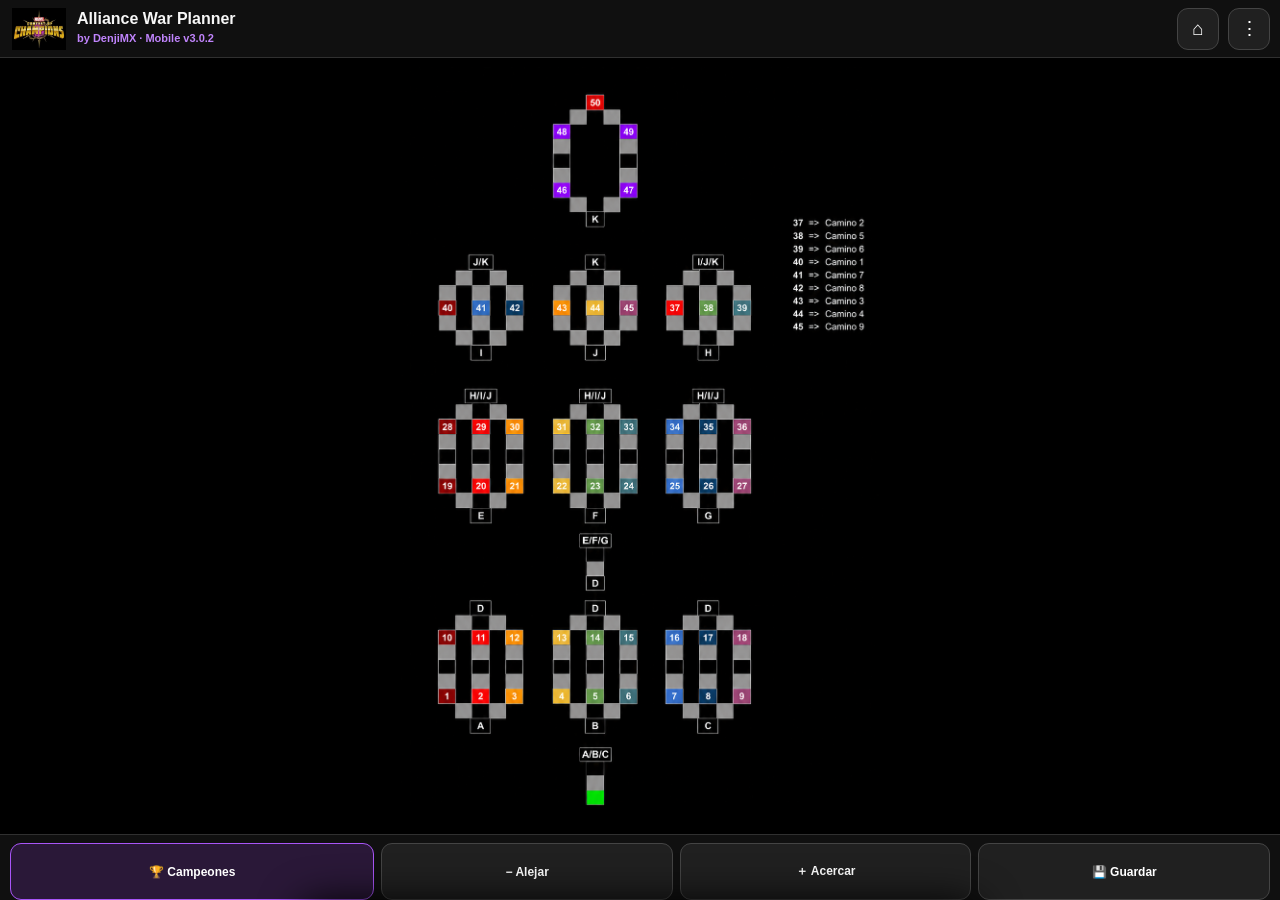
==== mobile.html @ 7d0de2c6 "Add mobile version" ====
<!doctype html>
<html lang="es">
<head>
<meta charset="utf-8">
<meta name="viewport" content="width=device-width,initial-scale=1,maximum-scale=1,user-scalable=no,viewport-fit=cover">
<title>Alliance War Planner Mobile v3.0.2 by DenjiMX</title>
<style>
:root{--bg:#090909;--panel:#111;--card:#181818;--line:#303030;--text:#f7f7f7;--muted:#aaa;--purple:#a855f7;--purple2:#c084fc;--gold:#e8b64c;--safe-top:env(safe-area-inset-top,0px);--safe-bottom:env(safe-area-inset-bottom,0px)}
*{box-sizing:border-box;-webkit-tap-highlight-color:transparent}html,body{margin:0;width:100%;height:100%;overflow:hidden;background:#000;color:var(--text);font-family:Inter,Segoe UI,Arial,sans-serif;touch-action:none}
button,input,label{font:inherit}button{color:#fff}
.mobile-header{position:fixed;z-index:30;top:0;left:0;right:0;height:calc(58px + var(--safe-top));padding:var(--safe-top) 10px 0;display:flex;align-items:center;gap:9px;background:#101010;border-bottom:1px solid var(--line);box-shadow:0 4px 18px #000a}
.logo{width:58px;height:42px;object-fit:contain}.brand{min-width:0;flex:1}.brand h1{font-size:16px;line-height:1.05;margin:0;white-space:nowrap;overflow:hidden;text-overflow:ellipsis}.brand small{color:var(--purple2);font-weight:800;font-size:11px}
.icon-btn{width:42px;height:42px;border-radius:11px;border:1px solid #444;background:#202020;display:grid;place-items:center;font-size:19px;cursor:pointer}.icon-btn:active{background:#321d45;border-color:var(--purple)}
.viewport{position:fixed;top:calc(58px + var(--safe-top));bottom:calc(66px + var(--safe-bottom));left:0;right:0;overflow:hidden;background:#000;touch-action:none}.stage{position:absolute;width:997px;height:1577px;background:#000;transform-origin:0 0}.stage>img{display:block;width:100%;height:100%;object-fit:contain;pointer-events:none;user-select:none}
.placed-item{position:absolute;width:112px;height:78px;user-select:none;touch-action:none;z-index:2}.placed-item img{display:block;width:100%;height:100%;object-fit:cover;border:3px solid var(--purple);border-radius:10px;box-shadow:0 5px 15px #000;pointer-events:none}.placed-item.selected img{outline:2px solid #fff;box-shadow:0 0 0 4px #a855f755,0 8px 18px #000}
.resize-handle,.delete-handle{position:absolute;width:38px;height:38px;border-radius:50%;display:none;align-items:center;justify-content:center;z-index:6;box-shadow:0 3px 10px #000b;font-weight:900}.resize-handle{right:-18px;bottom:-18px;background:#fff;border:5px solid var(--purple);cursor:nwse-resize}.delete-handle{right:-18px;top:-18px;background:#ef4444;border:4px solid #fff;font-size:23px;line-height:1;cursor:pointer}.placed-item.selected .resize-handle,.placed-item.selected .delete-handle{display:flex}
.name-tag{position:absolute;left:50%;bottom:-31px;transform:translateX(-50%);max-width:180px;overflow:hidden;text-overflow:ellipsis;background:#111e;color:#fff;border:1px solid #555;border-radius:7px;padding:5px 8px;font-size:11px;font-weight:800;white-space:nowrap;display:none;pointer-events:none}.placed-item.selected .name-tag{display:block}
.bottom-bar{position:fixed;z-index:30;left:0;right:0;bottom:0;height:calc(66px + var(--safe-bottom));padding:8px 10px var(--safe-bottom);display:grid;grid-template-columns:1.25fr repeat(3,1fr);gap:7px;background:#101010;border-top:1px solid var(--line);box-shadow:0 -4px 18px #000a}.bar-btn{border:1px solid #444;background:#202020;border-radius:11px;font-weight:800;font-size:12px;display:flex;gap:5px;align-items:center;justify-content:center}.bar-btn.primary{background:#2a1838;border-color:var(--purple)}
.sheet-backdrop{position:fixed;z-index:38;inset:0;background:#0009;opacity:0;pointer-events:none;transition:.2s}.sheet-backdrop.open{opacity:1;pointer-events:auto}.sheet{position:fixed;z-index:40;left:0;right:0;bottom:0;height:min(78dvh,720px);background:#111;border-top:1px solid #444;border-radius:20px 20px 0 0;transform:translateY(102%);transition:.25s ease;display:flex;flex-direction:column;padding:9px 12px calc(12px + var(--safe-bottom));box-shadow:0 -12px 40px #000}.sheet.open{transform:translateY(0)}.grab{width:52px;height:5px;background:#555;border-radius:9px;margin:0 auto 8px}.sheet-head{display:flex;align-items:center;gap:8px;margin-bottom:8px}.sheet-head h2{font-size:18px;margin:0;flex:1}.close-sheet{border:0;background:#242424;width:38px;height:38px;border-radius:50%;font-size:20px}.search{width:100%;background:#1b1b1b;color:#fff;border:1px solid #444;border-radius:12px;padding:12px;outline:none;margin-bottom:8px}.search:focus{border-color:var(--purple)}.filters{display:flex;gap:6px;overflow-x:auto;padding-bottom:8px;scrollbar-width:none}.filters::-webkit-scrollbar{display:none}.filter{flex:0 0 auto;background:#202020;color:#eee;border:1px solid #414141;border-radius:999px;padding:8px 11px;font-size:12px;font-weight:800}.filter.active{background:var(--purple);border-color:var(--purple)}#status{color:var(--gold);font-size:12px;font-weight:800;margin:0 0 7px}#gallery{flex:1;min-height:0;overflow-y:auto;display:grid;grid-template-columns:repeat(2,minmax(0,1fr));align-content:start;gap:10px;padding:2px 2px 20px}.card{background:var(--card);border:1px solid #3b3b3b;border-radius:12px;overflow:hidden;position:relative}.card.selected-choice{border-color:var(--gold);box-shadow:0 0 0 3px #e8b64c44}.card img{display:block;width:100%;aspect-ratio:1/1;object-fit:cover;background:#080808}.card span{display:block;padding:9px 7px;font-size:12px;font-weight:800;white-space:nowrap;overflow:hidden;text-overflow:ellipsis}.choice-banner{position:fixed;z-index:28;top:calc(68px + var(--safe-top));left:50%;transform:translateX(-50%);max-width:calc(100vw - 24px);background:#241432;border:1px solid var(--purple);border-radius:12px;padding:9px 12px;font-size:12px;font-weight:800;box-shadow:0 6px 20px #000c;display:none}.choice-banner.show{display:block}
.menu{position:fixed;z-index:45;top:calc(54px + var(--safe-top));right:8px;width:210px;background:#151515;border:1px solid #444;border-radius:13px;padding:7px;box-shadow:0 10px 30px #000c;display:none}.menu.open{display:block}.menu button,.menu label{width:100%;height:43px;border:0;background:transparent;color:#fff;display:flex;align-items:center;gap:9px;padding:0 10px;border-radius:9px;font-weight:700;text-align:left}.menu button:active,.menu label:active{background:#2a1838}.menu .danger{color:#ff8989}
.toast{position:fixed;z-index:60;left:50%;top:calc(68px + var(--safe-top));transform:translate(-50%,-15px);opacity:0;pointer-events:none;background:#171717;border:1px solid var(--purple);border-radius:10px;padding:10px 14px;font-weight:800;font-size:12px;transition:.2s;box-shadow:0 8px 26px #000}.toast.show{opacity:1;transform:translate(-50%,0)}.confirm{position:fixed;z-index:70;inset:0;background:#000b;display:none;align-items:center;justify-content:center;padding:24px}.confirm.open{display:flex}.confirm-box{width:min(340px,100%);background:#171717;border:1px solid #555;border-radius:16px;padding:18px;box-shadow:0 15px 50px #000}.confirm-box h3{margin:0 0 8px}.confirm-box p{color:#ccc;margin:0 0 16px}.confirm-actions{display:flex;gap:9px}.confirm-actions button{flex:1;height:44px;border-radius:10px;border:1px solid #555;background:#252525;font-weight:800}.confirm-actions .yes{background:#7f1d1d;border-color:#ef4444}
@media(min-width:700px){#gallery{grid-template-columns:repeat(4,minmax(0,1fr))}.sheet{left:50%;right:auto;width:680px;transform:translate(-50%,102%)}.sheet.open{transform:translate(-50%,0)}}
</style>
</head>
<body>
<header class="mobile-header"><img class="logo" src="assets/logo.png" alt="MCOC"><div class="brand"><h1>Alliance War Planner</h1><small>by DenjiMX · Mobile v3.0.2</small></div><button id="fit" class="icon-btn" aria-label="Ajustar mapa">⌂</button><button id="menuBtn" class="icon-btn" aria-label="Menú">⋮</button></header>
<div id="viewport" class="viewport"><div id="stage" class="stage"><img id="map" src="assets/map.png" alt="Mapa de Alliance War"></div></div>
<div id="choiceBanner" class="choice-banner"></div>
<nav class="bottom-bar"><button id="openChampions" class="bar-btn primary">🏆 Campeones</button><button id="zoomOut" class="bar-btn">− Alejar</button><button id="zoomIn" class="bar-btn">＋ Acercar</button><button id="saveLocal" class="bar-btn">💾 Guardar</button></nav>
<div id="backdrop" class="sheet-backdrop"></div><section id="sheet" class="sheet" aria-label="Biblioteca de campeones"><div class="grab"></div><div class="sheet-head"><h2>Campeones</h2><button id="closeSheet" class="close-sheet">×</button></div><input id="search" class="search" placeholder="Buscar campeón..."><div id="filters" class="filters"></div><div id="status"></div><div id="gallery"></div></section>
<div id="menu" class="menu"><button id="recoverLocal">📂 Recuperar</button><button id="downloadProject">📁 Descargar proyecto</button><label>⬆️ Importar proyecto<input id="importProject" type="file" accept="application/json" hidden></label><button id="export">🖼️ Exportar PNG</button><button id="clear" class="danger">🗑️ Limpiar mapa</button></div>
<div id="toast" class="toast"></div><div id="confirm" class="confirm"><div class="confirm-box"><h3 id="confirmTitle">Eliminar campeón</h3><p id="confirmText"></p><div class="confirm-actions"><button id="confirmNo">Cancelar</button><button id="confirmYes" class="yes">Eliminar</button></div></div></div>
<script>
const champions=[{"name":"Black Tarantula","class":"skill","classLabel":"Hábil","image":"assets/champions/skill/blacktarantula.png"},{"name":"Hobgoblin (Phil Urich)","class":"tech","classLabel":"Tecnológico","image":"assets/champions/tech/hobgoblin-philurich.png"},{"name":"Shatterstar","class":"mutant","classLabel":"Mutante","image":"assets/champions/mutant/shatterstar.png"},{"name":"Phyla-Vell","class":"cosmic","classLabel":"Cósmico","image":"assets/champions/cosmic/phylavell.png"},{"name":"Wave","class":"science","classLabel":"Científico","image":"assets/champions/science/wave.png"},{"name":"Blade (Stellar Forged)","class":"mystic","classLabel":"Místico","image":"assets/champions/mystic/blade-stellar.png"},{"name":"Ruby Thursday","class":"tech","classLabel":"Tecnológico","image":"assets/champions/tech/rubythursday.png"},{"name":"Doctor Bong","class":"skill","classLabel":"Hábil","image":"assets/champions/skill/doctorbong.png"},{"name":"Pixie","class":"mutant","classLabel":"Mutante","image":"assets/champions/mutant/pixie.png"},{"name":"Madelyne Pryor","class":"mystic","classLabel":"Místico","image":"assets/champions/mystic/madelynepryor.png"},{"name":"Blue Marvel","class":"science","classLabel":"Científico","image":"assets/champions/science/bluemarvel.png"},{"name":"M’Baku","class":"skill","classLabel":"Hábil","image":"assets/champions/skill/mbaku.png"},{"name":"Star-Lord (Stellar Forged)","class":"skill","classLabel":"Hábil","image":"assets/champions/skill/starlord-stellar.png"},{"name":"Spider-Slayer (J. Jonah Jameson)","class":"tech","classLabel":"Tecnológico","image":"assets/champions/tech/jjj-spiderslayer.png"},{"name":"Imperiosa","class":"cosmic","classLabel":"Cósmico","image":"assets/champions/cosmic/imperiosa.png"},{"name":"Spider-Man (Pavitr Prabhakar)","class":"mystic","classLabel":"Místico","image":"assets/champions/mystic/spiderman-pavitr.png"},{"name":"Lizard","class":"science","classLabel":"Científico","image":"assets/champions/science/lizard.png"},{"name":"Franken-Castle","class":"skill","classLabel":"Hábil","image":"assets/champions/skill/frankencastle.png"},{"name":"Dracula","class":"mystic","classLabel":"Místico","image":"assets/champions/mystic/dracula.png"},{"name":"Mr. Knight","class":"skill","classLabel":"Hábil","image":"assets/champions/skill/misterknight.png"},{"name":"Silver Samurai","class":"mutant","classLabel":"Mutante","image":"assets/champions/mutant/silversamurai.png"},{"name":"Cassandra Nova","class":"mutant","classLabel":"Mutante","image":"assets/champions/mutant/cassandranova.png"},{"name":"Solvarch","class":"tech","classLabel":"Tecnológico","image":"assets/champions/tech/solvarch.png"},{"name":"High Evolutionary","class":"science","classLabel":"Científico","image":"assets/champions/science/highevolutionary.png"},{"name":"The Maker","class":"tech","classLabel":"Tecnológico","image":"assets/champions/tech/maker.png"},{"name":"Nico Minoru","class":"mystic","classLabel":"Místico","image":"assets/champions/mystic/nicominoru.png"},{"name":"Karolina Dean","class":"cosmic","classLabel":"Cósmico","image":"assets/champions/cosmic/karolinadean.png"},{"name":"Yelena Belova","class":"skill","classLabel":"Hábil","image":"assets/champions/skill/yelenabelova.png"},{"name":"Dark Phoenix","class":"cosmic","classLabel":"Cósmico","image":"assets/champions/cosmic/dark-phoenix.png"},{"name":"Lumatrix","class":"skill","classLabel":"Hábil","image":"assets/champions/skill/lumatrix.png"},{"name":"Spider-Woman","class":"science","classLabel":"Científico","image":"assets/champions/science/spiderwoman.png"},{"name":"Jean Grey","class":"mutant","classLabel":"Mutante","image":"assets/champions/mutant/jeangrey-current.png"},{"name":"Bastion","class":"tech","classLabel":"Tecnológico","image":"assets/champions/tech/bastion.png"},{"name":"Falcon (Joaquin Torres)","class":"science","classLabel":"Científico","image":"assets/champions/science/falcon-joaquintorres.png"},{"name":"Arnim Zola","class":"tech","classLabel":"Tecnológico","image":"assets/champions/tech/arnimzola.png"},{"name":"Gentle","class":"mutant","classLabel":"Mutante","image":"assets/champions/mutant/gentle.png"},{"name":"Okoye","class":"skill","classLabel":"Hábil","image":"assets/champions/skill/okoye.png"},{"name":"Thanos (Deathless)","class":"cosmic","classLabel":"Cósmico","image":"assets/champions/cosmic/thanos-deathless-trophy.png"},{"name":"Isophyne","class":"mystic","classLabel":"Místico","image":"assets/champions/mystic/isophyne.png"},{"name":"Dazzler","class":"mutant","classLabel":"Mutante","image":"assets/champions/mutant/dazzler.png"},{"name":"Spiral","class":"mystic","classLabel":"Místico","image":"assets/champions/mystic/spiral.png"},{"name":"Jack O’Lantern","class":"tech","classLabel":"Tecnológico","image":"assets/champions/tech/jackolantern.png"},{"name":"Scream","class":"cosmic","classLabel":"Cósmico","image":"assets/champions/cosmic/scream.png"},{"name":"She-Hulk (Deathless)","class":"science","classLabel":"Científico","image":"assets/champions/science/shehulk-1.png"},{"name":"Shathra","class":"mystic","classLabel":"Místico","image":"assets/champions/mystic/shathra.png"},{"name":"Count Nefaria","class":"science","classLabel":"Científico","image":"assets/champions/science/countnefaria.png"},{"name":"Enchantress","class":"mystic","classLabel":"Místico","image":"assets/champions/mystic/enchantress.png"},{"name":"Beta Ray Bill","class":"cosmic","classLabel":"Cósmico","image":"assets/champions/cosmic/betaraybill.png"},{"name":"Vision (Deathless)","class":"tech","classLabel":"Tecnológico","image":"assets/champions/tech/vision-deathless.png"},{"name":"The Leader","class":"science","classLabel":"Científico","image":"assets/champions/science/leader.png"},{"name":"Patriot","class":"skill","classLabel":"Hábil","image":"assets/champions/skill/patriot.png"},{"name":"Northstar","class":"mutant","classLabel":"Mutante","image":"assets/champions/mutant/northstar.png"},{"name":"Arcade","class":"tech","classLabel":"Tecnológico","image":"assets/champions/tech/arcade.png"},{"name":"Silver Sable","class":"skill","classLabel":"Hábil","image":"assets/champions/skill/silversable.png"},{"name":"Negasonic Teenage Warhead","class":"mutant","classLabel":"Mutante","image":"assets/champions/mutant/negasonicteenagewarhead.png"},{"name":"King Groot (Deathless)","class":"cosmic","classLabel":"Cósmico","image":"assets/champions/cosmic/groot-king-deathless.png"},{"name":"Prowler","class":"tech","classLabel":"Tecnológico","image":"assets/champions/tech/prowler.png"},{"name":"Spider-Punk","class":"science","classLabel":"Científico","image":"assets/champions/science/spiderpunk.png"},{"name":"The Destroyer","class":"mystic","classLabel":"Místico","image":"assets/champions/mystic/destroyer.png"},{"name":"The Serpent","class":"cosmic","classLabel":"Cósmico","image":"assets/champions/cosmic/serpent.png"},{"name":"Ironheart","class":"tech","classLabel":"Tecnológico","image":"assets/champions/tech/ironheart.png"},{"name":"Dust","class":"mutant","classLabel":"Mutante","image":"assets/champions/mutant/dust.png"},{"name":"White Tiger","class":"mystic","classLabel":"Místico","image":"assets/champions/mystic/whitetiger.png"},{"name":"Bullseye","class":"skill","classLabel":"Hábil","image":"assets/champions/skill/bullseye.png"},{"name":"Onslaught","class":"mutant","classLabel":"Mutante","image":"assets/champions/mutant/onslaught.png"},{"name":"Guillotine (Deathless)","class":"mystic","classLabel":"Místico","image":"assets/champions/mystic/guillotine-nameless.png"},{"name":"Maestro","class":"cosmic","classLabel":"Cósmico","image":"assets/champions/cosmic/maestro-trophy.png"},{"name":"Chee'ilth","class":"skill","classLabel":"Hábil","image":"assets/champions/skill/cheeilth.png"},{"name":"Kushala","class":"mystic","classLabel":"Místico","image":"assets/champions/mystic/kushala.png"},{"name":"Morbius","class":"science","classLabel":"Científico","image":"assets/champions/science/morbius.png"},{"name":"Werewolf By Night","class":"mystic","classLabel":"Místico","image":"assets/champions/mystic/werewolfbynight.png"},{"name":"Gladiator","class":"cosmic","classLabel":"Cósmico","image":"assets/champions/cosmic/gladiator.png"},{"name":"Photon","class":"science","classLabel":"Científico","image":"assets/champions/science/photon.png"},{"name":"Vox","class":"cosmic","classLabel":"Cósmico","image":"assets/champions/cosmic/vox.png"},{"name":"Kindred","class":"mystic","classLabel":"Místico","image":"assets/champions/mystic/kindred.png"},{"name":"Silk","class":"science","classLabel":"Científico","image":"assets/champions/science/silk.png"},{"name":"Lady Deathstrike","class":"tech","classLabel":"Tecnológico","image":"assets/champions/tech/ladydeathstrike.png"},{"name":"Dani Moonstar","class":"mutant","classLabel":"Mutante","image":"assets/champions/mutant/danimoonstar.png"},{"name":"Moondragon","class":"skill","classLabel":"Hábil","image":"assets/champions/skill/moondragon.png"},{"name":"Adam Warlock","class":"cosmic","classLabel":"Cósmico","image":"assets/champions/cosmic/adam.png"},{"name":"Shocker","class":"tech","classLabel":"Tecnológico","image":"assets/champions/tech/shocker.png"},{"name":"Sandman","class":"science","classLabel":"Científico","image":"assets/champions/science/sandman.png"},{"name":"Viv Vision","class":"tech","classLabel":"Tecnológico","image":"assets/champions/tech/vivvision.png"},{"name":"Kate Bishop","class":"skill","classLabel":"Hábil","image":"assets/champions/skill/katebishop.png"},{"name":"Cassie Lang","class":"science","classLabel":"Científico","image":"assets/champions/science/cassielang.png"},{"name":"Ant-Man (Future)","class":"tech","classLabel":"Tecnológico","image":"assets/champions/tech/antman-future.png"},{"name":"Baron Zemo","class":"skill","classLabel":"Hábil","image":"assets/champions/skill/baronzemo.png"},{"name":"Absorbing Man","class":"mystic","classLabel":"Místico","image":"assets/champions/mystic/absorbingman.png"},{"name":"Wong","class":"mystic","classLabel":"Místico","image":"assets/champions/mystic/wong.png"},{"name":"Wiccan","class":"mystic","classLabel":"Místico","image":"assets/champions/mystic/wiccan.png"},{"name":"Valkyrie","class":"skill","classLabel":"Hábil","image":"assets/champions/skill/valkyrie.png"},{"name":"Titania","class":"science","classLabel":"Científico","image":"assets/champions/science/titania.png"},{"name":"Spot","class":"science","classLabel":"Científico","image":"assets/champions/science/spot.png"},{"name":"Spider-Man (Supreme)","class":"mystic","classLabel":"Místico","image":"assets/champions/mystic/spiderman-supreme.png"},{"name":"Shuri","class":"tech","classLabel":"Tecnológico","image":"assets/champions/tech/shuri.png"},{"name":"Rintrah","class":"mystic","classLabel":"Místico","image":"assets/champions/mystic/rintrah.png"},{"name":"QuickSilver","class":"science","classLabel":"Científico","image":"assets/champions/science/quicksilver.png"},{"name":"Mantis","class":"skill","classLabel":"Hábil","image":"assets/champions/skill/mantis.png"},{"name":"Jessica Jones","class":"science","classLabel":"Científico","image":"assets/champions/science/jessica.png"},{"name":"Iron Man (Infamous)","class":"tech","classLabel":"Tecnológico","image":"assets/champions/tech/ironman-infamous.png"},{"name":"Hulkling","class":"cosmic","classLabel":"Cósmico","image":"assets/champions/cosmic/hulkling.png"},{"name":"Gorr","class":"cosmic","classLabel":"Cósmico","image":"assets/champions/cosmic/gorr.png"},{"name":"Galan","class":"cosmic","classLabel":"Cósmico","image":"assets/champions/cosmic/galan.png"},{"name":"Attuma","class":"skill","classLabel":"Hábil","image":"assets/champions/skill/attuma.png"},{"name":"Black Cat","class":"skill","classLabel":"Hábil","image":"assets/champions/skill/black-cat.png"},{"name":"Misty Knight","class":"skill","classLabel":"Hábil","image":"assets/champions/skill/misty-knight.png"},{"name":"Captain Britain","class":"mutant","classLabel":"Mutante","image":"assets/champions/mutant/captainbritain.png"},{"name":"Sauron","class":"mutant","classLabel":"Mutante","image":"assets/champions/mutant/sauron.png"},{"name":"Captain America (Sam Wilson)","class":"tech","classLabel":"Tecnológico","image":"assets/champions/tech/captainamerica-samwilson.png"},{"name":"Scorpion","class":"science","classLabel":"Científico","image":"assets/champions/science/scorpion.png"},{"name":"Toad","class":"mutant","classLabel":"Mutante","image":"assets/champions/mutant/toad.png"},{"name":"Omega Sentinel","class":"tech","classLabel":"Tecnológico","image":"assets/champions/tech/omegasentinel.png"},{"name":"Odin","class":"cosmic","classLabel":"Cósmico","image":"assets/champions/cosmic/odin.png"},{"name":"Psycho-Man","class":"tech","classLabel":"Tecnológico","image":"assets/champions/tech/psycho-man.png"},{"name":"Purgatory","class":"mystic","classLabel":"Místico","image":"assets/champions/mystic/purgatory.png"},{"name":"Super-Skrull","class":"cosmic","classLabel":"Cósmico","image":"assets/champions/cosmic/super-skrull.png"},{"name":"Kraven","class":"skill","classLabel":"Hábil","image":"assets/champions/skill/kraven.png"},{"name":"America Chavez","class":"mystic","classLabel":"Místico","image":"assets/champions/mystic/americachavez.png"},{"name":"Mangog","class":"mystic","classLabel":"Místico","image":"assets/champions/mystic/mangog.png"},{"name":"Jubilee","class":"mutant","classLabel":"Mutante","image":"assets/champions/mutant/jubilee.png"},{"name":"Jabari Panther","class":"skill","classLabel":"Hábil","image":"assets/champions/skill/jabari-panther.png"},{"name":"Ikaris","class":"cosmic","classLabel":"Cósmico","image":"assets/champions/cosmic/ikaris.png"},{"name":"Peni Parker","class":"tech","classLabel":"Tecnológico","image":"assets/champions/tech/peniparker.png"},{"name":"Silver Centurion","class":"tech","classLabel":"Tecnológico","image":"assets/champions/tech/ironman-silvercenturion.png"},{"name":"Anti-Venom","class":"science","classLabel":"Científico","image":"assets/champions/science/antivenom.png"},{"name":"The Overseer","class":"science","classLabel":"Científico","image":"assets/champions/science/maestro-overseer.png"},{"name":"Sersi","class":"cosmic","classLabel":"Cósmico","image":"assets/champions/cosmic/sersi.png"},{"name":"Stryfe","class":"mutant","classLabel":"Mutante","image":"assets/champions/mutant/stryfe.png"},{"name":"Shang Chi","class":"skill","classLabel":"Hábil","image":"assets/champions/skill/shangchi.png"},{"name":"Spider Man 2099","class":"science","classLabel":"Científico","image":"assets/champions/science/spiderman-2099.png"},{"name":"Mister Negative","class":"science","classLabel":"Científico","image":"assets/champions/science/misternegative.png"},{"name":"Scarlet Witch (Sigil)","class":"mystic","classLabel":"Místico","image":"assets/champions/mystic/scarletwitch-current.png"},{"name":"Knull","class":"cosmic","classLabel":"Cósmico","image":"assets/champions/cosmic/knull.png"},{"name":"Nimrod","class":"tech","classLabel":"Tecnológico","image":"assets/champions/tech/nimrod.png"},{"name":"Hercules","class":"cosmic","classLabel":"Cósmico","image":"assets/champions/cosmic/hercules.png"},{"name":"Kitty Pryde","class":"mutant","classLabel":"Mutante","image":"assets/champions/mutant/kittypryde.png"},{"name":"Nova","class":"cosmic","classLabel":"Cósmico","image":"assets/champions/cosmic/nova.png"},{"name":"Air-Walker","class":"cosmic","classLabel":"Cósmico","image":"assets/champions/cosmic/air-walker.png"},{"name":"Squirrel Girl","class":"skill","classLabel":"Hábil","image":"assets/champions/skill/squirrelgirl.png"},{"name":"Platinum Pool","class":"mutant","classLabel":"Mutante","image":"assets/champions/mutant/platinum-pool.png"},{"name":"Terrax","class":"cosmic","classLabel":"Cósmico","image":"assets/champions/cosmic/terrax.png"},{"name":"Red Guardian","class":"science","classLabel":"Científico","image":"assets/champions/science/redguardian.png"},{"name":"Longshot","class":"mystic","classLabel":"Místico","image":"assets/champions/mystic/longshot.png"},{"name":"Sasquatch","class":"mystic","classLabel":"Místico","image":"assets/champions/mystic/sasquatch.png"},{"name":"Wolverine (Weapon X)","class":"mutant","classLabel":"Mutante","image":"assets/champions/mutant/wolverine-weaponx.png"},{"name":"Storm (Pyramid X)","class":"mutant","classLabel":"Mutante","image":"assets/champions/mutant/storm-pyramid-x.png"},{"name":"Red Goblin","class":"cosmic","classLabel":"Cósmico","image":"assets/champions/cosmic/red-goblin.png"},{"name":"Black Widow (Deadly Origin)","class":"skill","classLabel":"Hábil","image":"assets/champions/skill/black-widow-deadly-origin.png"},{"name":"Hit-Monkey","class":"skill","classLabel":"Hábil","image":"assets/champions/skill/hitmonkey.png"},{"name":"Spider-Ham","class":"science","classLabel":"Científico","image":"assets/champions/science/spiderham.png"},{"name":"Dragon Man","class":"mystic","classLabel":"Místico","image":"assets/champions/mystic/dragonman.png"},{"name":"Mojo","class":"mystic","classLabel":"Místico","image":"assets/champions/mystic/mojo.png"},{"name":"Guardian","class":"tech","classLabel":"Tecnológico","image":"assets/champions/tech/guardian.png"},{"name":"Hulk (Immortal)","class":"science","classLabel":"Científico","image":"assets/champions/science/hulk-immortal.png"},{"name":"Abomination (Immortal)","class":"science","classLabel":"Científico","image":"assets/champions/science/abomination-immortal.png"},{"name":"Sorcerer Supreme","class":"mystic","classLabel":"Místico","image":"assets/champions/mystic/drstrange-realm.png"},{"name":"Professor X","class":"mutant","classLabel":"Mutante","image":"assets/champions/mutant/professorx.png"},{"name":"Mole Man","class":"skill","classLabel":"Hábil","image":"assets/champions/skill/moleman.png"},{"name":"Tigra","class":"mystic","classLabel":"Místico","image":"assets/champions/mystic/tigra.png"},{"name":"Cosmic Ghost Rider","class":"cosmic","classLabel":"Cósmico","image":"assets/champions/cosmic/ghostrider-cosmic.png"},{"name":"Apocalypse","class":"mutant","classLabel":"Mutante","image":"assets/champions/mutant/apocalypse.png"},{"name":"Ronin","class":"skill","classLabel":"Hábil","image":"assets/champions/skill/ronin.png"},{"name":"Invisible Woman","class":"science","classLabel":"Científico","image":"assets/champions/science/invisible-woman.png"},{"name":"Man-Thing","class":"mystic","classLabel":"Místico","image":"assets/champions/mystic/manthing.png"},{"name":"Mister Sinister","class":"mutant","classLabel":"Mutante","image":"assets/champions/mutant/mistersinister.png"},{"name":"Cull Obsidian","class":"cosmic","classLabel":"Cósmico","image":"assets/champions/cosmic/cullobsidian.png"},{"name":"Annihilus","class":"cosmic","classLabel":"Cósmico","image":"assets/champions/cosmic/annihilus.png"},{"name":"Mysterio","class":"tech","classLabel":"Tecnológico","image":"assets/champions/tech/mysterio.png"},{"name":"Elsa Bloodstone","class":"skill","classLabel":"Hábil","image":"assets/champions/skill/elsabloodstone.png"},{"name":"Spider-Man (Stealth-Suit)","class":"skill","classLabel":"Hábil","image":"assets/champions/skill/spiderman-stealth.png"},{"name":"Ebony Maw","class":"mystic","classLabel":"Místico","image":"assets/champions/mystic/ebonymaw.png"},{"name":"Havok","class":"mutant","classLabel":"Mutante","image":"assets/champions/mutant/havok.png"},{"name":"Silver Surfer","class":"cosmic","classLabel":"Cósmico","image":"assets/champions/cosmic/silver-surfer.png"},{"name":"Vision (Aarkus)","class":"cosmic","classLabel":"Cósmico","image":"assets/champions/cosmic/vision-aarkus.png"},{"name":"Thing","class":"science","classLabel":"Científico","image":"assets/champions/science/thing.png"},{"name":"Captain Marvel","class":"cosmic","classLabel":"Cósmico","image":"assets/champions/cosmic/captainmarvel-movie.png"},{"name":"Namor","class":"mutant","classLabel":"Mutante","image":"assets/champions/mutant/namor.png"},{"name":"Sunspot","class":"mutant","classLabel":"Mutante","image":"assets/champions/mutant/sunspot.png"},{"name":"Guillotine 2099","class":"tech","classLabel":"Tecnológico","image":"assets/champions/tech/guillotine-2099.png"},{"name":"Mister Fantastic","class":"science","classLabel":"Científico","image":"assets/champions/science/mister-fantastic.png"},{"name":"Warlock","class":"tech","classLabel":"Tecnológico","image":"assets/champions/tech/warlock.png"},{"name":"Nick Fury","class":"skill","classLabel":"Hábil","image":"assets/champions/skill/nickfury.png"},{"name":"Human Torch","class":"science","classLabel":"Científico","image":"assets/champions/science/human-torch.png"},{"name":"Diablo","class":"mystic","classLabel":"Místico","image":"assets/champions/mystic/diablo.png"},{"name":"Doctor Doom","class":"mystic","classLabel":"Místico","image":"assets/champions/mystic/doctordoom.png"},{"name":"Black Widow (Claire Voyant)","class":"mystic","classLabel":"Místico","image":"assets/champions/mystic/blackwidow-timely.png"},{"name":"Red Skull","class":"tech","classLabel":"Tecnológico","image":"assets/champions/tech/redskull.png"},{"name":"Korg","class":"skill","classLabel":"Hábil","image":"assets/champions/skill/korg.png"},{"name":"Sentry","class":"science","classLabel":"Científico","image":"assets/champions/science/sentry.png"},{"name":"The Champion","class":"cosmic","classLabel":"Cósmico","image":"assets/champions/cosmic/champion.png"},{"name":"Darkhawk","class":"tech","classLabel":"Tecnológico","image":"assets/champions/tech/darkhawk.png"},{"name":"Sabretooth","class":"mutant","classLabel":"Mutante","image":"assets/champions/mutant/sabretooth.png"},{"name":"Goldpool","class":"mutant","classLabel":"Mutante","image":"assets/champions/mutant/goldpool.png"},{"name":"Heimdall","class":"cosmic","classLabel":"Cósmico","image":"assets/champions/cosmic/heimdall.png"},{"name":"Venom The Duck","class":"cosmic","classLabel":"Cósmico","image":"assets/champions/cosmic/venom-the-duck.png"},{"name":"Proxima Midnight","class":"cosmic","classLabel":"Cósmico","image":"assets/champions/cosmic/proximamidnight.png"},{"name":"Sentinel","class":"tech","classLabel":"Tecnológico","image":"assets/champions/tech/sentinel.png"},{"name":"Iron Man (Infinity War)","class":"tech","classLabel":"Tecnológico","image":"assets/champions/tech/ironman-movie.png"},{"name":"Night Thrasher","class":"skill","classLabel":"Hábil","image":"assets/champions/skill/nightthrasher.png"},{"name":"Masacre","class":"skill","classLabel":"Hábil","image":"assets/champions/skill/masacre.png"},{"name":"Wasp","class":"science","classLabel":"Científico","image":"assets/champions/science/wasp.png"},{"name":"Hulk (Ragnarok)","class":"science","classLabel":"Científico","image":"assets/champions/science/hulk-ragnarok.png"},{"name":"Domino","class":"mutant","classLabel":"Mutante","image":"assets/champions/mutant/domino.png"},{"name":"Killmonger","class":"skill","classLabel":"Hábil","image":"assets/champions/skill/killmonger.png"},{"name":"Symbiote Supreme","class":"mystic","classLabel":"Místico","image":"assets/champions/mystic/symbiote-supreme.png"},{"name":"Emma Frost","class":"mutant","classLabel":"Mutante","image":"assets/champions/mutant/emmafrost.png"},{"name":"Void","class":"science","classLabel":"Científico","image":"assets/champions/science/void.png"},{"name":"Corvus Glaive","class":"cosmic","classLabel":"Cósmico","image":"assets/champions/cosmic/corvusglaive.png"},{"name":"Bishop","class":"mutant","classLabel":"Mutante","image":"assets/champions/mutant/bishop.png"},{"name":"Omega Red","class":"mutant","classLabel":"Mutante","image":"assets/champions/mutant/omega-red.png"},{"name":"Ghost","class":"tech","classLabel":"Tecnológico","image":"assets/champions/tech/ghost.png"},{"name":"Ægon","class":"skill","classLabel":"Hábil","image":"assets/champions/skill/aegon.png"},{"name":"Captain America (Infinity War)","class":"science","classLabel":"Científico","image":"assets/champions/science/caiw.png"},{"name":"Green Goblin","class":"tech","classLabel":"Tecnológico","image":"assets/champions/tech/green-goblin.png"},{"name":"Yondu","class":"tech","classLabel":"Tecnológico","image":"assets/champions/tech/yondu.png"},{"name":"Vulture","class":"tech","classLabel":"Tecnológico","image":"assets/champions/tech/vulture.png"},{"name":"Gwenpool","class":"skill","classLabel":"Hábil","image":"assets/champions/skill/gwenpool.png"},{"name":"Taskmaster","class":"skill","classLabel":"Hábil","image":"assets/champions/skill/taskmaster.png"},{"name":"M.O.D.O.K.","class":"science","classLabel":"Científico","image":"assets/champions/science/modok.png"},{"name":"Dormammu","class":"mystic","classLabel":"Místico","image":"assets/champions/mystic/dormammu.png"},{"name":"Iceman","class":"mutant","classLabel":"Mutante","image":"assets/champions/mutant/iceman.png"},{"name":"Psylocke","class":"mutant","classLabel":"Mutante","image":"assets/champions/mutant/psylocke.png"},{"name":"Carnage","class":"cosmic","classLabel":"Cósmico","image":"assets/champions/cosmic/carnage.png"},{"name":"Spider Man (Stark Enhanced)","class":"tech","classLabel":"Tecnológico","image":"assets/champions/tech/spiderman-movie.png"},{"name":"Doctor Octopus","class":"tech","classLabel":"Tecnológico","image":"assets/champions/tech/doctor-octopus.png"},{"name":"Blade","class":"skill","classLabel":"Hábil","image":"assets/champions/skill/blade.png"},{"name":"Thor (Ragnarok)","class":"skill","classLabel":"Hábil","image":"assets/champions/skill/thor-ragnarok.png"},{"name":"Morningstar","class":"mystic","classLabel":"Místico","image":"assets/champions/mystic/morningstar.png"},{"name":"Mephisto","class":"mystic","classLabel":"Místico","image":"assets/champions/mystic/mephisto.png"},{"name":"Hela","class":"cosmic","classLabel":"Cósmico","image":"assets/champions/cosmic/hela.png"},{"name":"Nebula","class":"tech","classLabel":"Tecnológico","image":"assets/champions/tech/nebula.png"},{"name":"Punisher 2099","class":"tech","classLabel":"Tecnológico","image":"assets/champions/tech/punisher-2099.png"},{"name":"The Hood","class":"mystic","classLabel":"Místico","image":"assets/champions/mystic/hood.png"},{"name":"Angela","class":"cosmic","classLabel":"Cósmico","image":"assets/champions/cosmic/angela.png"},{"name":"Medusa","class":"cosmic","classLabel":"Cósmico","image":"assets/champions/cosmic/medusa.png"},{"name":"King Groot","class":"cosmic","classLabel":"Cósmico","image":"assets/champions/cosmic/king-groot.png"},{"name":"Cable","class":"mutant","classLabel":"Mutante","image":"assets/champions/mutant/cable.png"},{"name":"Kingpin","class":"skill","classLabel":"Hábil","image":"assets/champions/skill/kingpin.png"},{"name":"Archangel","class":"mutant","classLabel":"Mutante","image":"assets/champions/mutant/archangel.png"},{"name":"Agent Venom","class":"skill","classLabel":"Hábil","image":"assets/champions/skill/agentvenom.png"},{"name":"Black Panther (Civil War)","class":"skill","classLabel":"Hábil","image":"assets/champions/skill/blackpanther-cw.png"},{"name":"Loki","class":"mystic","classLabel":"Místico","image":"assets/champions/mystic/loki.png"},{"name":"Beast","class":"mutant","classLabel":"Mutante","image":"assets/champions/mutant/beast.png"},{"name":"Cyclops (Blue Team)","class":"mutant","classLabel":"Mutante","image":"assets/champions/mutant/cyclops-1.png"},{"name":"Thanos","class":"cosmic","classLabel":"Cósmico","image":"assets/champions/cosmic/thanos.png"},{"name":"Ultron (Classic)","class":"tech","classLabel":"Tecnológico","image":"assets/champions/tech/ultron-classic.png"},{"name":"Civil Warrior","class":"tech","classLabel":"Tecnológico","image":"assets/champions/tech/civilwarrior.png"},{"name":"Ghost Rider","class":"mystic","classLabel":"Místico","image":"assets/champions/mystic/ghostrider.png"},{"name":"Mordo","class":"mystic","classLabel":"Místico","image":"assets/champions/mystic/karlmordo.png"},{"name":"Wolverine (X 23)","class":"mutant","classLabel":"Mutante","image":"assets/champions/mutant/x23.png"},{"name":"Old Man Logan","class":"mutant","classLabel":"Mutante","image":"assets/champions/mutant/wolverine-oldman.png"},{"name":"Rogue","class":"mutant","classLabel":"Mutante","image":"assets/champions/mutant/rogue.png"},{"name":"Nightcrawler","class":"mutant","classLabel":"Mutante","image":"assets/champions/mutant/nightcrawler.png"},{"name":"Ms. Marvel (Kamala Khan)","class":"cosmic","classLabel":"Cósmico","image":"assets/champions/cosmic/ms-marvel-kamala-khan.png"},{"name":"Phoenix","class":"cosmic","classLabel":"Cósmico","image":"assets/champions/cosmic/phoenix.png"},{"name":"Karnak","class":"skill","classLabel":"Hábil","image":"assets/champions/skill/karnak.png"},{"name":"Doctor Voodoo","class":"mystic","classLabel":"Místico","image":"assets/champions/mystic/brothervoodoo.png"},{"name":"Gambit","class":"mutant","classLabel":"Mutante","image":"assets/champions/mutant/gambit.png"},{"name":"Howard The Duck","class":"tech","classLabel":"Tecnológico","image":"assets/champions/tech/howardmech.png"},{"name":"Falcon","class":"skill","classLabel":"Hábil","image":"assets/champions/skill/falcon.png"},{"name":"Crossbones","class":"skill","classLabel":"Hábil","image":"assets/champions/skill/crossbones.png"},{"name":"She-Hulk","class":"science","classLabel":"Científico","image":"assets/champions/science/shehulk.png"},{"name":"Red Hulk","class":"science","classLabel":"Científico","image":"assets/champions/science/hulk-red.png"},{"name":"Spider man (Miles Morales)","class":"science","classLabel":"Científico","image":"assets/champions/science/spiderman-morales.png"},{"name":"Venompool","class":"cosmic","classLabel":"Cósmico","image":"assets/champions/cosmic/venompool.png"},{"name":"Quake","class":"science","classLabel":"Científico","image":"assets/champions/science/quake.png"},{"name":"Hyperion","class":"cosmic","classLabel":"Cósmico","image":"assets/champions/cosmic/hyperion.png"},{"name":"Deadpool","class":"mutant","classLabel":"Mutante","image":"assets/champions/mutant/deadpool.png"},{"name":"Rocket Raccoon","class":"tech","classLabel":"Tecnológico","image":"assets/champions/tech/rocket.png"},{"name":"Kang the Conqueror","class":"tech","classLabel":"Tecnológico","image":"assets/champions/tech/kang-the-conqueror.png"},{"name":"Iron Patriot","class":"tech","classLabel":"Tecnológico","image":"assets/champions/tech/iron-patriot.png"},{"name":"Iron Man","class":"tech","classLabel":"Tecnológico","image":"assets/champions/tech/ironman.png"},{"name":"Daredevil (Classic)","class":"skill","classLabel":"Hábil","image":"assets/champions/skill/daredevil-classic.png"},{"name":"Punisher","class":"skill","classLabel":"Hábil","image":"assets/champions/skill/punisher.png"},{"name":"Moon Knight","class":"skill","classLabel":"Hábil","image":"assets/champions/skill/moon-knight.png"},{"name":"Elektra","class":"skill","classLabel":"Hábil","image":"assets/champions/skill/elektra.png"},{"name":"Spider-Man (Classic)","class":"science","classLabel":"Científico","image":"assets/champions/science/spiderman.png"},{"name":"Captain America","class":"science","classLabel":"Científico","image":"assets/champions/science/ca.png"},{"name":"Captain America (WWII)","class":"science","classLabel":"Científico","image":"assets/champions/science/captain-america-wwii.png"},{"name":"Rhino","class":"science","classLabel":"Científico","image":"assets/champions/science/rhino.png"},{"name":"Thor (Jane Foster)","class":"mystic","classLabel":"Místico","image":"assets/champions/mystic/thor-jane-foster.png"},{"name":"Iron Fist","class":"mystic","classLabel":"Místico","image":"assets/champions/mystic/ironfist-1.png"},{"name":"Unstoppable Colossus","class":"mystic","classLabel":"Místico","image":"assets/champions/mystic/unstoppable-colossus.png"},{"name":"Doctor Strange","class":"mystic","classLabel":"Místico","image":"assets/champions/mystic/drstrange.png"},{"name":"Juggernaut","class":"mystic","classLabel":"Místico","image":"assets/champions/mystic/juggernaut.png"},{"name":"Iron Fist (Immortal)","class":"mystic","classLabel":"Místico","image":"assets/champions/mystic/ironfist.png"},{"name":"Cyclops (New Xavier School)","class":"mutant","classLabel":"Mutante","image":"assets/champions/mutant/cyclops.png"},{"name":"Deadpool (X-Force)","class":"mutant","classLabel":"Mutante","image":"assets/champions/mutant/deadpool-x-force.png"},{"name":"Superior Iron Man","class":"cosmic","classLabel":"Cósmico","image":"assets/champions/cosmic/superior-iron-man.png"},{"name":"Ms. Marvel","class":"cosmic","classLabel":"Cósmico","image":"assets/champions/cosmic/ms-marvel.png"},{"name":"Spider-Man (Symbiote)","class":"cosmic","classLabel":"Cósmico","image":"assets/champions/cosmic/spiderman-black.png"},{"name":"Groot","class":"cosmic","classLabel":"Cósmico","image":"assets/champions/cosmic/groot.png"},{"name":"Black Bolt","class":"cosmic","classLabel":"Cósmico","image":"assets/champions/cosmic/blackbolt.png"},{"name":"Drax","class":"cosmic","classLabel":"Cósmico","image":"assets/champions/cosmic/drax.png"},{"name":"Captain Marvel (Classic)","class":"cosmic","classLabel":"Cósmico","image":"assets/champions/cosmic/captain-marvel-classic.png"},{"name":"Star-Lord","class":"tech","classLabel":"Tecnológico","image":"assets/champions/tech/starlord.png"},{"name":"Winter Soldier","class":"skill","classLabel":"Hábil","image":"assets/champions/skill/ws.png"},{"name":"Black Widow","class":"skill","classLabel":"Hábil","image":"assets/champions/skill/black-widow.png"},{"name":"Daredevil (Hell's Kitchen)","class":"skill","classLabel":"Hábil","image":"assets/champions/skill/daredevil-netflix.png"},{"name":"Black Panther","class":"skill","classLabel":"Hábil","image":"assets/champions/skill/blackpanther.png"},{"name":"Ant-Man","class":"science","classLabel":"Científico","image":"assets/champions/science/antman.png"},{"name":"Abomination","class":"science","classLabel":"Científico","image":"assets/champions/science/abom.png"},{"name":"Hulk","class":"science","classLabel":"Científico","image":"assets/champions/science/hulk.png"},{"name":"Electro","class":"science","classLabel":"Científico","image":"assets/champions/science/electro.png"},{"name":"Scarlet Witch (Classic)","class":"mystic","classLabel":"Místico","image":"assets/champions/mystic/scarletwitch.png"},{"name":"Guillotine","class":"mystic","classLabel":"Místico","image":"assets/champions/mystic/guillotine.png"},{"name":"Wolverine","class":"mutant","classLabel":"Mutante","image":"assets/champions/mutant/wolverine.png"},{"name":"Vision","class":"tech","classLabel":"Tecnológico","image":"assets/champions/tech/vision-1.png"},{"name":"Vision (Age of Ultron)","class":"tech","classLabel":"Tecnológico","image":"assets/champions/tech/vision-movie.png"},{"name":"War Machine","class":"tech","classLabel":"Tecnológico","image":"assets/champions/tech/war-machine.png"},{"name":"Yellow Jacket","class":"science","classLabel":"Científico","image":"assets/champions/science/yellowjacket.png"},{"name":"Spider-Gwen","class":"science","classLabel":"Científico","image":"assets/champions/science/spidergwen.png"},{"name":"Luke Cage","class":"science","classLabel":"Científico","image":"assets/champions/science/lukecage.png"},{"name":"Storm","class":"mutant","classLabel":"Mutante","image":"assets/champions/mutant/storm.png"},{"name":"Gamora","class":"cosmic","classLabel":"Cósmico","image":"assets/champions/cosmic/gamora.png"},{"name":"Ronan","class":"cosmic","classLabel":"Cósmico","image":"assets/champions/cosmic/ronan.png"},{"name":"Thor","class":"cosmic","classLabel":"Cósmico","image":"assets/champions/cosmic/thor.png"},{"name":"Hawkeye","class":"skill","classLabel":"Hábil","image":"assets/champions/skill/hawkeye.png"},{"name":"Joe Fixit","class":"science","classLabel":"Científico","image":"assets/champions/science/joefixit.png"},{"name":"Magneto (House of X)","class":"mutant","classLabel":"Mutante","image":"assets/champions/mutant/magneto-marvelnow.png"},{"name":"Hulkbuster","class":"tech","classLabel":"Tecnológico","image":"assets/champions/tech/hulkbuster-movie.png"},{"name":"Magik","class":"mystic","classLabel":"Místico","image":"assets/champions/mystic/magik.png"},{"name":"Venom","class":"cosmic","classLabel":"Cósmico","image":"assets/champions/cosmic/venom.png"},{"name":"Colossus","class":"mutant","classLabel":"Mutante","image":"assets/champions/mutant/colossus.png"},{"name":"Ultron","class":"tech","classLabel":"Tecnológico","image":"assets/champions/tech/ultron.png"},{"name":"Magneto","class":"mutant","classLabel":"Mutante","image":"assets/champions/mutant/magneto.png"}];
const stage=document.getElementById('stage'),viewport=document.getElementById('viewport'),gallery=document.getElementById('gallery'),search=document.getElementById('search');
let filter='all',placed=[],selected=null,topZ=2,scale=.35,panX=0,panY=0,pendingChampion=null,confirmTarget=null;
const labels={all:'Todos',cosmic:'Cósmico',science:'Científico',mutant:'Mutante',mystic:'Místico',skill:'Hábil',tech:'Tecnológico'};
function norm(s){return s.normalize('NFD').replace(/[\u0300-\u036f]/g,'').toLowerCase()}
function toast(msg){const t=document.getElementById('toast');t.textContent=msg;t.classList.add('show');clearTimeout(toast.timer);toast.timer=setTimeout(()=>t.classList.remove('show'),1800)}
function openSheet(){document.getElementById('sheet').classList.add('open');document.getElementById('backdrop').classList.add('open')}function closeSheet(){document.getElementById('sheet').classList.remove('open');document.getElementById('backdrop').classList.remove('open')}
document.getElementById('openChampions').onclick=openSheet;document.getElementById('closeSheet').onclick=closeSheet;document.getElementById('backdrop').onclick=closeSheet;
function renderFilters(){const f=document.getElementById('filters');f.innerHTML='';Object.entries(labels).forEach(([k,v])=>{const b=document.createElement('button');b.className='filter'+(filter===k?' active':'');b.textContent=v;b.onclick=()=>{filter=k;renderFilters();renderGallery()};f.appendChild(b)})}
function chooseChampion(c,card){pendingChampion=c;document.querySelectorAll('.card').forEach(x=>x.classList.remove('selected-choice'));card.classList.add('selected-choice');const b=document.getElementById('choiceBanner');b.textContent=`${c.name} seleccionado · toca el mapa para colocarlo`;b.classList.add('show');closeSheet()}
function renderGallery(){const q=norm(search.value.trim());const list=champions.filter(c=>(filter==='all'||c.class===filter)&&(!q||norm(c.name).includes(q)));gallery.innerHTML='';list.forEach(c=>{const d=document.createElement('div');d.className='card'+(pendingChampion&&pendingChampion.name===c.name?' selected-choice':'');d.innerHTML=`<img src="${c.image}" alt="${c.name}"><span>${c.name}</span>`;d.onclick=()=>chooseChampion(c,d);gallery.appendChild(d)});document.getElementById('status').textContent=`${list.length} de ${champions.length} campeones`}
search.addEventListener('input',renderGallery);
function applyTransform(){stage.style.transform=`translate(${panX}px,${panY}px) scale(${scale})`}
function fitStage(){const vw=viewport.clientWidth,vh=viewport.clientHeight;scale=Math.min((vw-18)/997,(vh-18)/1577,1);panX=(vw-997*scale)/2;panY=(vh-1577*scale)/2;applyTransform()}
function clientToStage(x,y){const r=viewport.getBoundingClientRect();return{x:(x-r.left-panX)/scale,y:(y-r.top-panY)/scale}}
function zoomAt(next,cx=viewport.clientWidth/2,cy=viewport.clientHeight/2){next=Math.max(.18,Math.min(2,next));const sx=(cx-panX)/scale,sy=(cy-panY)/scale;panX=cx-sx*next;panY=cy-sy*next;scale=next;applyTransform()}
document.getElementById('zoomIn').onclick=()=>zoomAt(scale*1.2);document.getElementById('zoomOut').onclick=()=>zoomAt(scale*.82);document.getElementById('fit').onclick=fitStage;
function removePlaced(o){o.el.remove();placed=placed.filter(x=>x!==o);if(selected===o)selected=null}
function askDelete(o){confirmTarget=o;document.getElementById('confirmText').textContent=`¿Eliminar a ${o.name} del mapa?`;document.getElementById('confirm').classList.add('open')}
document.getElementById('confirmNo').onclick=()=>{confirmTarget=null;document.getElementById('confirm').classList.remove('open')};document.getElementById('confirmYes').onclick=()=>{if(confirmTarget)removePlaced(confirmTarget);confirmTarget=null;document.getElementById('confirm').classList.remove('open');toast('Campeón eliminado')};
function addPlaced(c,x,y,w=112,h=78){x=Math.max(0,Math.min(997-w,x));y=Math.max(0,Math.min(1577-h,y));const el=document.createElement('div');el.className='placed-item';Object.assign(el.style,{left:x+'px',top:y+'px',width:w+'px',height:h+'px',zIndex:++topZ});el.innerHTML=`<img src="${c.image}" alt="${c.name}"><span class="delete-handle">×</span><span class="name-tag">${c.name}</span><span class="resize-handle"></span>`;stage.appendChild(el);const o={name:c.name,class:c.class,image:c.image,x,y,w,h,el};placed.push(o);wire(o);select(o);return o}
function select(o){if(selected)selected.el.classList.remove('selected');selected=o;o.el.classList.add('selected');o.el.style.zIndex=++topZ}
function wire(o){const handle=o.el.querySelector('.resize-handle'),del=o.el.querySelector('.delete-handle');del.addEventListener('pointerdown',e=>{e.preventDefault();e.stopPropagation();askDelete(o)});o.el.addEventListener('pointerdown',e=>{if(e.target===handle||e.target===del)return;e.preventDefault();e.stopPropagation();select(o);o.el.setPointerCapture(e.pointerId);const sx=e.clientX,sy=e.clientY,ox=o.x,oy=o.y;let moved=false;const move=ev=>{if(Math.abs(ev.clientX-sx)+Math.abs(ev.clientY-sy)>4)moved=true;o.x=Math.max(0,Math.min(997-o.w,ox+(ev.clientX-sx)/scale));o.y=Math.max(0,Math.min(1577-o.h,oy+(ev.clientY-sy)/scale));o.el.style.left=o.x+'px';o.el.style.top=o.y+'px'};const up=()=>{o.el.removeEventListener('pointermove',move);o.el.removeEventListener('pointerup',up);o.el.removeEventListener('pointercancel',up)};o.el.addEventListener('pointermove',move);o.el.addEventListener('pointerup',up);o.el.addEventListener('pointercancel',up)});handle.addEventListener('pointerdown',e=>{e.preventDefault();e.stopPropagation();select(o);handle.setPointerCapture(e.pointerId);const sx=e.clientX,startW=o.w,ratio=o.h/o.w;const move=ev=>{let w=Math.max(50,Math.min(420,startW+(ev.clientX-sx)/scale));w=Math.min(w,997-o.x);let h=w*ratio;if(h>1577-o.y){h=1577-o.y;w=h/ratio}o.w=w;o.h=h;o.el.style.width=w+'px';o.el.style.height=h+'px'};const up=()=>{handle.removeEventListener('pointermove',move);handle.removeEventListener('pointerup',up);handle.removeEventListener('pointercancel',up)};handle.addEventListener('pointermove',move);handle.addEventListener('pointerup',up);handle.addEventListener('pointercancel',up)})}
let pointers=new Map(),gesture=null;
viewport.addEventListener('pointerdown',e=>{if(e.target.closest('.placed-item'))return;pointers.set(e.pointerId,{x:e.clientX,y:e.clientY});viewport.setPointerCapture(e.pointerId);if(pointers.size===1)gesture={type:'pan',x:e.clientX,y:e.clientY,px:panX,py:panY,moved:false};else if(pointers.size===2){const a=[...pointers.values()];gesture={type:'pinch',dist:Math.hypot(a[0].x-a[1].x,a[0].y-a[1].y),scale,panX,panY,midX:(a[0].x+a[1].x)/2-viewport.getBoundingClientRect().left,midY:(a[0].y+a[1].y)/2-viewport.getBoundingClientRect().top}}});
viewport.addEventListener('pointermove',e=>{if(!pointers.has(e.pointerId))return;pointers.set(e.pointerId,{x:e.clientX,y:e.clientY});if(gesture?.type==='pan'&&pointers.size===1){const dx=e.clientX-gesture.x,dy=e.clientY-gesture.y;if(Math.abs(dx)+Math.abs(dy)>8)gesture.moved=true;panX=gesture.px+dx;panY=gesture.py+dy;applyTransform()}else if(gesture?.type==='pinch'&&pointers.size===2){const a=[...pointers.values()],d=Math.hypot(a[0].x-a[1].x,a[0].y-a[1].y);const next=Math.max(.18,Math.min(2,gesture.scale*d/gesture.dist));const sx=(gesture.midX-gesture.panX)/gesture.scale,sy=(gesture.midY-gesture.panY)/gesture.scale;panX=gesture.midX-sx*next;panY=gesture.midY-sy*next;scale=next;applyTransform()}});
function pointerEnd(e){const wasTap=gesture?.type==='pan'&&!gesture.moved&&pointers.size===1;pointers.delete(e.pointerId);if(wasTap){if(pendingChampion){const p=clientToStage(e.clientX,e.clientY);addPlaced(pendingChampion,p.x-56,p.y-39);toast(`${pendingChampion.name} colocado`);pendingChampion=null;document.getElementById('choiceBanner').classList.remove('show')}else{if(selected)selected.el.classList.remove('selected');selected=null}}if(pointers.size===1){const a=[...pointers.values()][0];gesture={type:'pan',x:a.x,y:a.y,px:panX,py:panY,moved:true}}else if(!pointers.size)gesture=null}
viewport.addEventListener('pointerup',pointerEnd);viewport.addEventListener('pointercancel',pointerEnd);
function snapshot(){return{app:'Alliance War Planner',version:'3.0.2-mobile',savedAt:new Date().toISOString(),view:{scale,panX,panY},items:placed.map(o=>({name:o.name,class:o.class,image:o.image,x:o.x,y:o.y,w:o.w,h:o.h}))}}
function loadProject(data){if(Array.isArray(data))data={items:data};if(!data||!Array.isArray(data.items))throw Error('Formato inválido');placed.forEach(x=>x.el.remove());placed=[];selected=null;data.items.forEach(o=>addPlaced(o,o.x,o.y,o.w,o.h));if(data.view){scale=data.view.scale||scale;panX=Number.isFinite(data.view.panX)?data.view.panX:panX;panY=Number.isFinite(data.view.panY)?data.view.panY:panY;applyTransform()}toast('Proyecto cargado')}
function download(blob,name){const a=document.createElement('a');a.href=URL.createObjectURL(blob);a.download=name;document.body.appendChild(a);a.click();a.remove();setTimeout(()=>URL.revokeObjectURL(a.href),1000)}
document.getElementById('saveLocal').onclick=()=>{localStorage.setItem('awPlannerDenjiMX_v3',JSON.stringify(snapshot()));toast('Proyecto guardado')};document.getElementById('recoverLocal').onclick=()=>{const raw=localStorage.getItem('awPlannerDenjiMX_v3');if(!raw)return toast('No hay proyecto guardado');try{loadProject(JSON.parse(raw))}catch{toast('No se pudo recuperar')}closeMenu()};document.getElementById('downloadProject').onclick=()=>{download(new Blob([JSON.stringify(snapshot(),null,2)],{type:'application/json'}),'Alliance_War_Planner_Mobile.json');closeMenu()};document.getElementById('importProject').onchange=async e=>{const f=e.target.files[0];if(!f)return;try{loadProject(JSON.parse(await f.text()))}catch{alert('Archivo no válido')}e.target.value='';closeMenu()};
document.getElementById('clear').onclick=()=>{if(confirm('¿Limpiar todos los campeones del mapa?')){placed.forEach(x=>x.el.remove());placed=[];selected=null;toast('Mapa limpiado')}closeMenu()};
function drawImg(ctx,img,x,y,w,h){return new Promise(res=>{if(img.complete&&img.naturalWidth){ctx.drawImage(img,x,y,w,h);res()}else{img.onload=()=>{ctx.drawImage(img,x,y,w,h);res()};img.onerror=res}})}
document.getElementById('export').onclick=async()=>{toast('Exportando PNG…');const canvas=document.createElement('canvas');canvas.width=997;canvas.height=1577;const ctx=canvas.getContext('2d');ctx.fillStyle='#000';ctx.fillRect(0,0,997,1577);await drawImg(ctx,document.getElementById('map'),0,0,997,1577);for(const o of placed)await drawImg(ctx,o.el.querySelector('img'),o.x,o.y,o.w,o.h);ctx.textAlign='right';ctx.font='bold 18px Arial';ctx.fillStyle='rgba(192,132,252,.85)';ctx.fillText('Alliance War Planner',975,1535);ctx.font='14px Arial';ctx.fillStyle='rgba(255,255,255,.75)';ctx.fillText('by DenjiMX · Mobile',975,1558);canvas.toBlob(b=>{download(b,'Alliance_War_Defense_Mobile.png');toast('PNG exportado')},'image/png');closeMenu()};
const menu=document.getElementById('menu');function closeMenu(){menu.classList.remove('open')}document.getElementById('menuBtn').onclick=e=>{e.stopPropagation();menu.classList.toggle('open')};document.addEventListener('pointerdown',e=>{if(!e.target.closest('#menu')&&!e.target.closest('#menuBtn'))closeMenu()});
window.addEventListener('resize',fitStage);renderFilters();renderGallery();requestAnimationFrame(fitStage);
</script></body></html>
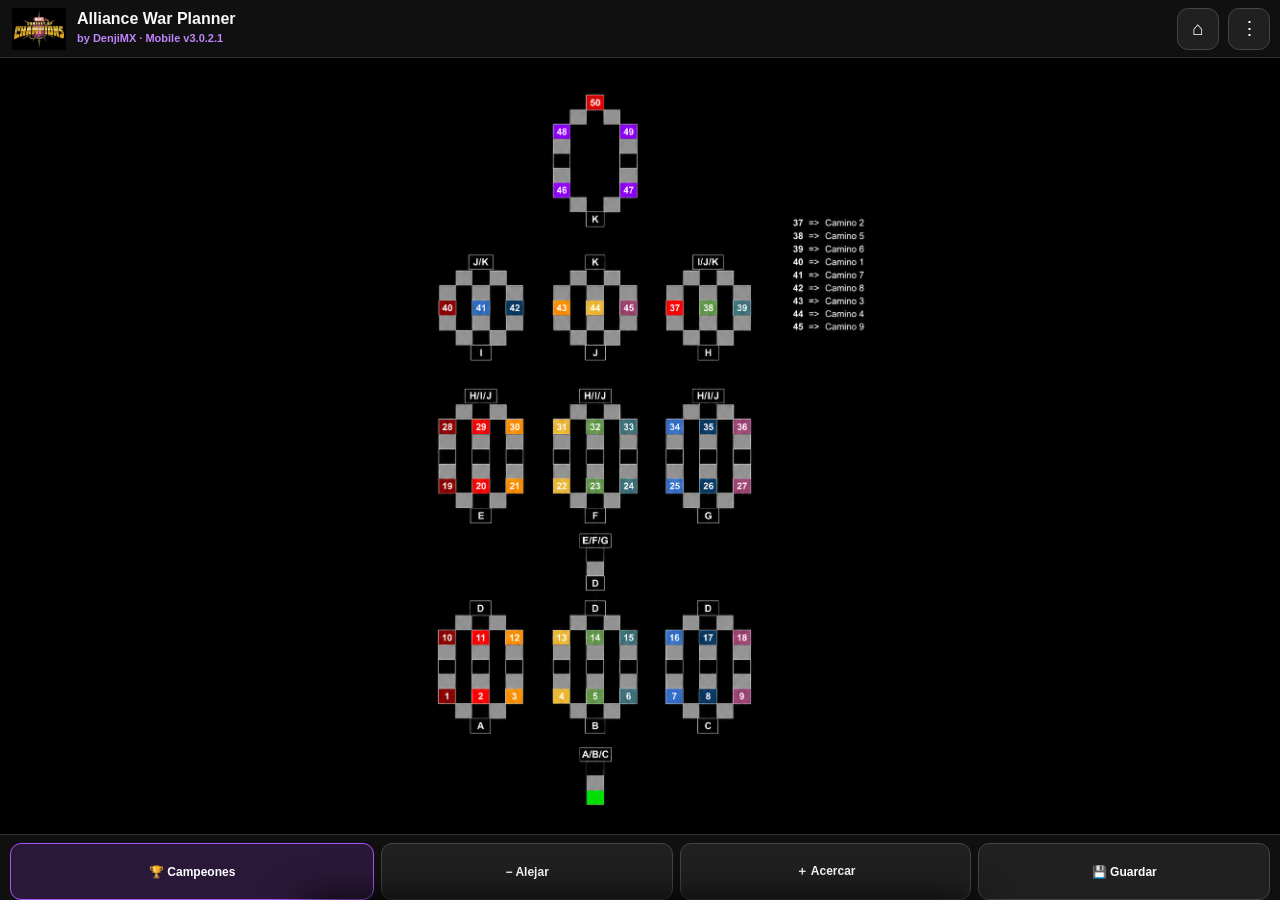
==== commit 34c28234: "Fix mobile champion cards v3.0.2.1" ====
--- a/mobile.html
+++ b/mobile.html
@@ -3,7 +3,7 @@
 <head>
 <meta charset="utf-8">
 <meta name="viewport" content="width=device-width,initial-scale=1,maximum-scale=1,user-scalable=no,viewport-fit=cover">
-<title>Alliance War Planner Mobile v3.0.2 by DenjiMX</title>
+<title>Alliance War Planner Mobile v3.0.2.1 by DenjiMX</title>
 <style>
 :root{--bg:#090909;--panel:#111;--card:#181818;--line:#303030;--text:#f7f7f7;--muted:#aaa;--purple:#a855f7;--purple2:#c084fc;--gold:#e8b64c;--safe-top:env(safe-area-inset-top,0px);--safe-bottom:env(safe-area-inset-bottom,0px)}
 *{box-sizing:border-box;-webkit-tap-highlight-color:transparent}html,body{margin:0;width:100%;height:100%;overflow:hidden;background:#000;color:var(--text);font-family:Inter,Segoe UI,Arial,sans-serif;touch-action:none}
@@ -16,14 +16,14 @@
 .resize-handle,.delete-handle{position:absolute;width:38px;height:38px;border-radius:50%;display:none;align-items:center;justify-content:center;z-index:6;box-shadow:0 3px 10px #000b;font-weight:900}.resize-handle{right:-18px;bottom:-18px;background:#fff;border:5px solid var(--purple);cursor:nwse-resize}.delete-handle{right:-18px;top:-18px;background:#ef4444;border:4px solid #fff;font-size:23px;line-height:1;cursor:pointer}.placed-item.selected .resize-handle,.placed-item.selected .delete-handle{display:flex}
 .name-tag{position:absolute;left:50%;bottom:-31px;transform:translateX(-50%);max-width:180px;overflow:hidden;text-overflow:ellipsis;background:#111e;color:#fff;border:1px solid #555;border-radius:7px;padding:5px 8px;font-size:11px;font-weight:800;white-space:nowrap;display:none;pointer-events:none}.placed-item.selected .name-tag{display:block}
 .bottom-bar{position:fixed;z-index:30;left:0;right:0;bottom:0;height:calc(66px + var(--safe-bottom));padding:8px 10px var(--safe-bottom);display:grid;grid-template-columns:1.25fr repeat(3,1fr);gap:7px;background:#101010;border-top:1px solid var(--line);box-shadow:0 -4px 18px #000a}.bar-btn{border:1px solid #444;background:#202020;border-radius:11px;font-weight:800;font-size:12px;display:flex;gap:5px;align-items:center;justify-content:center}.bar-btn.primary{background:#2a1838;border-color:var(--purple)}
-.sheet-backdrop{position:fixed;z-index:38;inset:0;background:#0009;opacity:0;pointer-events:none;transition:.2s}.sheet-backdrop.open{opacity:1;pointer-events:auto}.sheet{position:fixed;z-index:40;left:0;right:0;bottom:0;height:min(78dvh,720px);background:#111;border-top:1px solid #444;border-radius:20px 20px 0 0;transform:translateY(102%);transition:.25s ease;display:flex;flex-direction:column;padding:9px 12px calc(12px + var(--safe-bottom));box-shadow:0 -12px 40px #000}.sheet.open{transform:translateY(0)}.grab{width:52px;height:5px;background:#555;border-radius:9px;margin:0 auto 8px}.sheet-head{display:flex;align-items:center;gap:8px;margin-bottom:8px}.sheet-head h2{font-size:18px;margin:0;flex:1}.close-sheet{border:0;background:#242424;width:38px;height:38px;border-radius:50%;font-size:20px}.search{width:100%;background:#1b1b1b;color:#fff;border:1px solid #444;border-radius:12px;padding:12px;outline:none;margin-bottom:8px}.search:focus{border-color:var(--purple)}.filters{display:flex;gap:6px;overflow-x:auto;padding-bottom:8px;scrollbar-width:none}.filters::-webkit-scrollbar{display:none}.filter{flex:0 0 auto;background:#202020;color:#eee;border:1px solid #414141;border-radius:999px;padding:8px 11px;font-size:12px;font-weight:800}.filter.active{background:var(--purple);border-color:var(--purple)}#status{color:var(--gold);font-size:12px;font-weight:800;margin:0 0 7px}#gallery{flex:1;min-height:0;overflow-y:auto;display:grid;grid-template-columns:repeat(2,minmax(0,1fr));align-content:start;gap:10px;padding:2px 2px 20px}.card{background:var(--card);border:1px solid #3b3b3b;border-radius:12px;overflow:hidden;position:relative}.card.selected-choice{border-color:var(--gold);box-shadow:0 0 0 3px #e8b64c44}.card img{display:block;width:100%;aspect-ratio:1/1;object-fit:cover;background:#080808}.card span{display:block;padding:9px 7px;font-size:12px;font-weight:800;white-space:nowrap;overflow:hidden;text-overflow:ellipsis}.choice-banner{position:fixed;z-index:28;top:calc(68px + var(--safe-top));left:50%;transform:translateX(-50%);max-width:calc(100vw - 24px);background:#241432;border:1px solid var(--purple);border-radius:12px;padding:9px 12px;font-size:12px;font-weight:800;box-shadow:0 6px 20px #000c;display:none}.choice-banner.show{display:block}
+.sheet-backdrop{position:fixed;z-index:38;inset:0;background:#0009;opacity:0;pointer-events:none;transition:.2s}.sheet-backdrop.open{opacity:1;pointer-events:auto}.sheet{position:fixed;z-index:40;left:0;right:0;bottom:0;height:min(78dvh,720px);background:#111;border-top:1px solid #444;border-radius:20px 20px 0 0;transform:translateY(102%);transition:.25s ease;display:flex;flex-direction:column;padding:9px 12px calc(12px + var(--safe-bottom));box-shadow:0 -12px 40px #000}.sheet.open{transform:translateY(0)}.grab{width:52px;height:5px;background:#555;border-radius:9px;margin:0 auto 8px}.sheet-head{display:flex;align-items:center;gap:8px;margin-bottom:8px}.sheet-head h2{font-size:18px;margin:0;flex:1}.close-sheet{border:0;background:#242424;width:38px;height:38px;border-radius:50%;font-size:20px}.search{width:100%;background:#1b1b1b;color:#fff;border:1px solid #444;border-radius:12px;padding:12px;outline:none;margin-bottom:8px}.search:focus{border-color:var(--purple)}.filters{display:flex;gap:6px;overflow-x:auto;padding-bottom:8px;scrollbar-width:none}.filters::-webkit-scrollbar{display:none}.filter{flex:0 0 auto;background:#202020;color:#eee;border:1px solid #414141;border-radius:999px;padding:8px 11px;font-size:12px;font-weight:800}.filter.active{background:var(--purple);border-color:var(--purple)}#status{color:var(--gold);font-size:12px;font-weight:800;margin:0 0 7px}#gallery{flex:1;min-height:0;overflow-y:auto;display:grid;grid-template-columns:repeat(2,minmax(0,1fr));grid-auto-rows:max-content;align-content:start;align-items:start;gap:10px;padding:2px 2px 24px;-webkit-overflow-scrolling:touch}.card{background:var(--card);border:1px solid #3b3b3b;border-radius:12px;overflow:hidden;position:relative;align-self:start;min-width:0;height:auto}.card.selected-choice{border-color:var(--gold);box-shadow:0 0 0 3px #e8b64c44}.portrait{width:100%;height:auto;aspect-ratio:1/1;min-height:145px;display:flex;align-items:center;justify-content:center;overflow:hidden;background:#080808}.portrait img{display:block;width:100%;height:100%;object-fit:contain;background:#080808}.card span{display:block;min-height:38px;padding:9px 7px;font-size:12px;line-height:1.25;font-weight:800;white-space:normal;overflow:hidden;text-overflow:ellipsis;text-align:center}.choice-banner{position:fixed;z-index:28;top:calc(68px + var(--safe-top));left:50%;transform:translateX(-50%);max-width:calc(100vw - 24px);background:#241432;border:1px solid var(--purple);border-radius:12px;padding:9px 12px;font-size:12px;font-weight:800;box-shadow:0 6px 20px #000c;display:none}.choice-banner.show{display:block}
 .menu{position:fixed;z-index:45;top:calc(54px + var(--safe-top));right:8px;width:210px;background:#151515;border:1px solid #444;border-radius:13px;padding:7px;box-shadow:0 10px 30px #000c;display:none}.menu.open{display:block}.menu button,.menu label{width:100%;height:43px;border:0;background:transparent;color:#fff;display:flex;align-items:center;gap:9px;padding:0 10px;border-radius:9px;font-weight:700;text-align:left}.menu button:active,.menu label:active{background:#2a1838}.menu .danger{color:#ff8989}
 .toast{position:fixed;z-index:60;left:50%;top:calc(68px + var(--safe-top));transform:translate(-50%,-15px);opacity:0;pointer-events:none;background:#171717;border:1px solid var(--purple);border-radius:10px;padding:10px 14px;font-weight:800;font-size:12px;transition:.2s;box-shadow:0 8px 26px #000}.toast.show{opacity:1;transform:translate(-50%,0)}.confirm{position:fixed;z-index:70;inset:0;background:#000b;display:none;align-items:center;justify-content:center;padding:24px}.confirm.open{display:flex}.confirm-box{width:min(340px,100%);background:#171717;border:1px solid #555;border-radius:16px;padding:18px;box-shadow:0 15px 50px #000}.confirm-box h3{margin:0 0 8px}.confirm-box p{color:#ccc;margin:0 0 16px}.confirm-actions{display:flex;gap:9px}.confirm-actions button{flex:1;height:44px;border-radius:10px;border:1px solid #555;background:#252525;font-weight:800}.confirm-actions .yes{background:#7f1d1d;border-color:#ef4444}
 @media(min-width:700px){#gallery{grid-template-columns:repeat(4,minmax(0,1fr))}.sheet{left:50%;right:auto;width:680px;transform:translate(-50%,102%)}.sheet.open{transform:translate(-50%,0)}}
 </style>
 </head>
 <body>
-<header class="mobile-header"><img class="logo" src="assets/logo.png" alt="MCOC"><div class="brand"><h1>Alliance War Planner</h1><small>by DenjiMX · Mobile v3.0.2</small></div><button id="fit" class="icon-btn" aria-label="Ajustar mapa">⌂</button><button id="menuBtn" class="icon-btn" aria-label="Menú">⋮</button></header>
+<header class="mobile-header"><img class="logo" src="assets/logo.png" alt="MCOC"><div class="brand"><h1>Alliance War Planner</h1><small>by DenjiMX · Mobile v3.0.2.1</small></div><button id="fit" class="icon-btn" aria-label="Ajustar mapa">⌂</button><button id="menuBtn" class="icon-btn" aria-label="Menú">⋮</button></header>
 <div id="viewport" class="viewport"><div id="stage" class="stage"><img id="map" src="assets/map.png" alt="Mapa de Alliance War"></div></div>
 <div id="choiceBanner" class="choice-banner"></div>
 <nav class="bottom-bar"><button id="openChampions" class="bar-btn primary">🏆 Campeones</button><button id="zoomOut" class="bar-btn">− Alejar</button><button id="zoomIn" class="bar-btn">＋ Acercar</button><button id="saveLocal" class="bar-btn">💾 Guardar</button></nav>
@@ -41,7 +41,7 @@
 document.getElementById('openChampions').onclick=openSheet;document.getElementById('closeSheet').onclick=closeSheet;document.getElementById('backdrop').onclick=closeSheet;
 function renderFilters(){const f=document.getElementById('filters');f.innerHTML='';Object.entries(labels).forEach(([k,v])=>{const b=document.createElement('button');b.className='filter'+(filter===k?' active':'');b.textContent=v;b.onclick=()=>{filter=k;renderFilters();renderGallery()};f.appendChild(b)})}
 function chooseChampion(c,card){pendingChampion=c;document.querySelectorAll('.card').forEach(x=>x.classList.remove('selected-choice'));card.classList.add('selected-choice');const b=document.getElementById('choiceBanner');b.textContent=`${c.name} seleccionado · toca el mapa para colocarlo`;b.classList.add('show');closeSheet()}
-function renderGallery(){const q=norm(search.value.trim());const list=champions.filter(c=>(filter==='all'||c.class===filter)&&(!q||norm(c.name).includes(q)));gallery.innerHTML='';list.forEach(c=>{const d=document.createElement('div');d.className='card'+(pendingChampion&&pendingChampion.name===c.name?' selected-choice':'');d.innerHTML=`<img src="${c.image}" alt="${c.name}"><span>${c.name}</span>`;d.onclick=()=>chooseChampion(c,d);gallery.appendChild(d)});document.getElementById('status').textContent=`${list.length} de ${champions.length} campeones`}
+function renderGallery(){const q=norm(search.value.trim());const list=champions.filter(c=>(filter==='all'||c.class===filter)&&(!q||norm(c.name).includes(q)));gallery.innerHTML='';list.forEach(c=>{const d=document.createElement('div');d.className='card'+(pendingChampion&&pendingChampion.name===c.name?' selected-choice':'');d.innerHTML=`<div class="portrait"><img src="${c.image}" alt="${c.name}" loading="lazy" decoding="async"></div><span>${c.name}</span>`;d.onclick=()=>chooseChampion(c,d);gallery.appendChild(d)});document.getElementById('status').textContent=`${list.length} de ${champions.length} campeones`}
 search.addEventListener('input',renderGallery);
 function applyTransform(){stage.style.transform=`translate(${panX}px,${panY}px) scale(${scale})`}
 function fitStage(){const vw=viewport.clientWidth,vh=viewport.clientHeight;scale=Math.min((vw-18)/997,(vh-18)/1577,1);panX=(vw-997*scale)/2;panY=(vh-1577*scale)/2;applyTransform()}
@@ -59,7 +59,7 @@
 viewport.addEventListener('pointermove',e=>{if(!pointers.has(e.pointerId))return;pointers.set(e.pointerId,{x:e.clientX,y:e.clientY});if(gesture?.type==='pan'&&pointers.size===1){const dx=e.clientX-gesture.x,dy=e.clientY-gesture.y;if(Math.abs(dx)+Math.abs(dy)>8)gesture.moved=true;panX=gesture.px+dx;panY=gesture.py+dy;applyTransform()}else if(gesture?.type==='pinch'&&pointers.size===2){const a=[...pointers.values()],d=Math.hypot(a[0].x-a[1].x,a[0].y-a[1].y);const next=Math.max(.18,Math.min(2,gesture.scale*d/gesture.dist));const sx=(gesture.midX-gesture.panX)/gesture.scale,sy=(gesture.midY-gesture.panY)/gesture.scale;panX=gesture.midX-sx*next;panY=gesture.midY-sy*next;scale=next;applyTransform()}});
 function pointerEnd(e){const wasTap=gesture?.type==='pan'&&!gesture.moved&&pointers.size===1;pointers.delete(e.pointerId);if(wasTap){if(pendingChampion){const p=clientToStage(e.clientX,e.clientY);addPlaced(pendingChampion,p.x-56,p.y-39);toast(`${pendingChampion.name} colocado`);pendingChampion=null;document.getElementById('choiceBanner').classList.remove('show')}else{if(selected)selected.el.classList.remove('selected');selected=null}}if(pointers.size===1){const a=[...pointers.values()][0];gesture={type:'pan',x:a.x,y:a.y,px:panX,py:panY,moved:true}}else if(!pointers.size)gesture=null}
 viewport.addEventListener('pointerup',pointerEnd);viewport.addEventListener('pointercancel',pointerEnd);
-function snapshot(){return{app:'Alliance War Planner',version:'3.0.2-mobile',savedAt:new Date().toISOString(),view:{scale,panX,panY},items:placed.map(o=>({name:o.name,class:o.class,image:o.image,x:o.x,y:o.y,w:o.w,h:o.h}))}}
+function snapshot(){return{app:'Alliance War Planner',version:'3.0.2.1-mobile',savedAt:new Date().toISOString(),view:{scale,panX,panY},items:placed.map(o=>({name:o.name,class:o.class,image:o.image,x:o.x,y:o.y,w:o.w,h:o.h}))}}
 function loadProject(data){if(Array.isArray(data))data={items:data};if(!data||!Array.isArray(data.items))throw Error('Formato inválido');placed.forEach(x=>x.el.remove());placed=[];selected=null;data.items.forEach(o=>addPlaced(o,o.x,o.y,o.w,o.h));if(data.view){scale=data.view.scale||scale;panX=Number.isFinite(data.view.panX)?data.view.panX:panX;panY=Number.isFinite(data.view.panY)?data.view.panY:panY;applyTransform()}toast('Proyecto cargado')}
 function download(blob,name){const a=document.createElement('a');a.href=URL.createObjectURL(blob);a.download=name;document.body.appendChild(a);a.click();a.remove();setTimeout(()=>URL.revokeObjectURL(a.href),1000)}
 document.getElementById('saveLocal').onclick=()=>{localStorage.setItem('awPlannerDenjiMX_v3',JSON.stringify(snapshot()));toast('Proyecto guardado')};document.getElementById('recoverLocal').onclick=()=>{const raw=localStorage.getItem('awPlannerDenjiMX_v3');if(!raw)return toast('No hay proyecto guardado');try{loadProject(JSON.parse(raw))}catch{toast('No se pudo recuperar')}closeMenu()};document.getElementById('downloadProject').onclick=()=>{download(new Blob([JSON.stringify(snapshot(),null,2)],{type:'application/json'}),'Alliance_War_Planner_Mobile.json');closeMenu()};document.getElementById('importProject').onchange=async e=>{const f=e.target.files[0];if(!f)return;try{loadProject(JSON.parse(await f.text()))}catch{alert('Archivo no válido')}e.target.value='';closeMenu()};
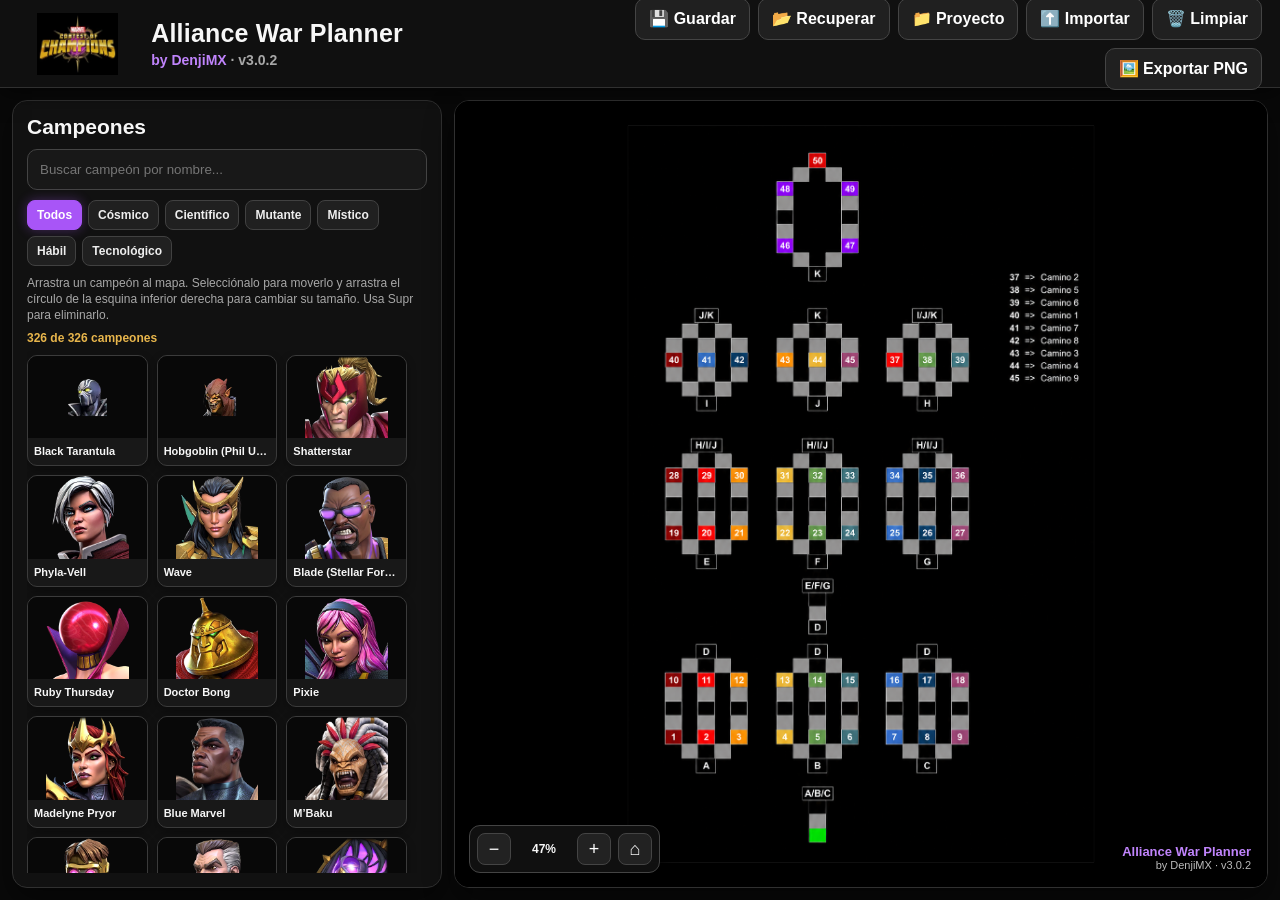
==== commit a24d56c9: "Unifica versión móvil y escritorio v4" ====
--- a/mobile.html
+++ b/mobile.html
@@ -1,71 +1 @@
-<!doctype html>
-<html lang="es">
-<head>
-<meta charset="utf-8">
-<meta name="viewport" content="width=device-width,initial-scale=1,maximum-scale=1,user-scalable=no,viewport-fit=cover">
-<title>Alliance War Planner Mobile v3.0.2.1 by DenjiMX</title>
-<style>
-:root{--bg:#090909;--panel:#111;--card:#181818;--line:#303030;--text:#f7f7f7;--muted:#aaa;--purple:#a855f7;--purple2:#c084fc;--gold:#e8b64c;--safe-top:env(safe-area-inset-top,0px);--safe-bottom:env(safe-area-inset-bottom,0px)}
-*{box-sizing:border-box;-webkit-tap-highlight-color:transparent}html,body{margin:0;width:100%;height:100%;overflow:hidden;background:#000;color:var(--text);font-family:Inter,Segoe UI,Arial,sans-serif;touch-action:none}
-button,input,label{font:inherit}button{color:#fff}
-.mobile-header{position:fixed;z-index:30;top:0;left:0;right:0;height:calc(58px + var(--safe-top));padding:var(--safe-top) 10px 0;display:flex;align-items:center;gap:9px;background:#101010;border-bottom:1px solid var(--line);box-shadow:0 4px 18px #000a}
-.logo{width:58px;height:42px;object-fit:contain}.brand{min-width:0;flex:1}.brand h1{font-size:16px;line-height:1.05;margin:0;white-space:nowrap;overflow:hidden;text-overflow:ellipsis}.brand small{color:var(--purple2);font-weight:800;font-size:11px}
-.icon-btn{width:42px;height:42px;border-radius:11px;border:1px solid #444;background:#202020;display:grid;place-items:center;font-size:19px;cursor:pointer}.icon-btn:active{background:#321d45;border-color:var(--purple)}
-.viewport{position:fixed;top:calc(58px + var(--safe-top));bottom:calc(66px + var(--safe-bottom));left:0;right:0;overflow:hidden;background:#000;touch-action:none}.stage{position:absolute;width:997px;height:1577px;background:#000;transform-origin:0 0}.stage>img{display:block;width:100%;height:100%;object-fit:contain;pointer-events:none;user-select:none}
-.placed-item{position:absolute;width:112px;height:78px;user-select:none;touch-action:none;z-index:2}.placed-item img{display:block;width:100%;height:100%;object-fit:cover;border:3px solid var(--purple);border-radius:10px;box-shadow:0 5px 15px #000;pointer-events:none}.placed-item.selected img{outline:2px solid #fff;box-shadow:0 0 0 4px #a855f755,0 8px 18px #000}
-.resize-handle,.delete-handle{position:absolute;width:38px;height:38px;border-radius:50%;display:none;align-items:center;justify-content:center;z-index:6;box-shadow:0 3px 10px #000b;font-weight:900}.resize-handle{right:-18px;bottom:-18px;background:#fff;border:5px solid var(--purple);cursor:nwse-resize}.delete-handle{right:-18px;top:-18px;background:#ef4444;border:4px solid #fff;font-size:23px;line-height:1;cursor:pointer}.placed-item.selected .resize-handle,.placed-item.selected .delete-handle{display:flex}
-.name-tag{position:absolute;left:50%;bottom:-31px;transform:translateX(-50%);max-width:180px;overflow:hidden;text-overflow:ellipsis;background:#111e;color:#fff;border:1px solid #555;border-radius:7px;padding:5px 8px;font-size:11px;font-weight:800;white-space:nowrap;display:none;pointer-events:none}.placed-item.selected .name-tag{display:block}
-.bottom-bar{position:fixed;z-index:30;left:0;right:0;bottom:0;height:calc(66px + var(--safe-bottom));padding:8px 10px var(--safe-bottom);display:grid;grid-template-columns:1.25fr repeat(3,1fr);gap:7px;background:#101010;border-top:1px solid var(--line);box-shadow:0 -4px 18px #000a}.bar-btn{border:1px solid #444;background:#202020;border-radius:11px;font-weight:800;font-size:12px;display:flex;gap:5px;align-items:center;justify-content:center}.bar-btn.primary{background:#2a1838;border-color:var(--purple)}
-.sheet-backdrop{position:fixed;z-index:38;inset:0;background:#0009;opacity:0;pointer-events:none;transition:.2s}.sheet-backdrop.open{opacity:1;pointer-events:auto}.sheet{position:fixed;z-index:40;left:0;right:0;bottom:0;height:min(78dvh,720px);background:#111;border-top:1px solid #444;border-radius:20px 20px 0 0;transform:translateY(102%);transition:.25s ease;display:flex;flex-direction:column;padding:9px 12px calc(12px + var(--safe-bottom));box-shadow:0 -12px 40px #000}.sheet.open{transform:translateY(0)}.grab{width:52px;height:5px;background:#555;border-radius:9px;margin:0 auto 8px}.sheet-head{display:flex;align-items:center;gap:8px;margin-bottom:8px}.sheet-head h2{font-size:18px;margin:0;flex:1}.close-sheet{border:0;background:#242424;width:38px;height:38px;border-radius:50%;font-size:20px}.search{width:100%;background:#1b1b1b;color:#fff;border:1px solid #444;border-radius:12px;padding:12px;outline:none;margin-bottom:8px}.search:focus{border-color:var(--purple)}.filters{display:flex;gap:6px;overflow-x:auto;padding-bottom:8px;scrollbar-width:none}.filters::-webkit-scrollbar{display:none}.filter{flex:0 0 auto;background:#202020;color:#eee;border:1px solid #414141;border-radius:999px;padding:8px 11px;font-size:12px;font-weight:800}.filter.active{background:var(--purple);border-color:var(--purple)}#status{color:var(--gold);font-size:12px;font-weight:800;margin:0 0 7px}#gallery{flex:1;min-height:0;overflow-y:auto;display:grid;grid-template-columns:repeat(2,minmax(0,1fr));grid-auto-rows:max-content;align-content:start;align-items:start;gap:10px;padding:2px 2px 24px;-webkit-overflow-scrolling:touch}.card{background:var(--card);border:1px solid #3b3b3b;border-radius:12px;overflow:hidden;position:relative;align-self:start;min-width:0;height:auto}.card.selected-choice{border-color:var(--gold);box-shadow:0 0 0 3px #e8b64c44}.portrait{width:100%;height:auto;aspect-ratio:1/1;min-height:145px;display:flex;align-items:center;justify-content:center;overflow:hidden;background:#080808}.portrait img{display:block;width:100%;height:100%;object-fit:contain;background:#080808}.card span{display:block;min-height:38px;padding:9px 7px;font-size:12px;line-height:1.25;font-weight:800;white-space:normal;overflow:hidden;text-overflow:ellipsis;text-align:center}.choice-banner{position:fixed;z-index:28;top:calc(68px + var(--safe-top));left:50%;transform:translateX(-50%);max-width:calc(100vw - 24px);background:#241432;border:1px solid var(--purple);border-radius:12px;padding:9px 12px;font-size:12px;font-weight:800;box-shadow:0 6px 20px #000c;display:none}.choice-banner.show{display:block}
-.menu{position:fixed;z-index:45;top:calc(54px + var(--safe-top));right:8px;width:210px;background:#151515;border:1px solid #444;border-radius:13px;padding:7px;box-shadow:0 10px 30px #000c;display:none}.menu.open{display:block}.menu button,.menu label{width:100%;height:43px;border:0;background:transparent;color:#fff;display:flex;align-items:center;gap:9px;padding:0 10px;border-radius:9px;font-weight:700;text-align:left}.menu button:active,.menu label:active{background:#2a1838}.menu .danger{color:#ff8989}
-.toast{position:fixed;z-index:60;left:50%;top:calc(68px + var(--safe-top));transform:translate(-50%,-15px);opacity:0;pointer-events:none;background:#171717;border:1px solid var(--purple);border-radius:10px;padding:10px 14px;font-weight:800;font-size:12px;transition:.2s;box-shadow:0 8px 26px #000}.toast.show{opacity:1;transform:translate(-50%,0)}.confirm{position:fixed;z-index:70;inset:0;background:#000b;display:none;align-items:center;justify-content:center;padding:24px}.confirm.open{display:flex}.confirm-box{width:min(340px,100%);background:#171717;border:1px solid #555;border-radius:16px;padding:18px;box-shadow:0 15px 50px #000}.confirm-box h3{margin:0 0 8px}.confirm-box p{color:#ccc;margin:0 0 16px}.confirm-actions{display:flex;gap:9px}.confirm-actions button{flex:1;height:44px;border-radius:10px;border:1px solid #555;background:#252525;font-weight:800}.confirm-actions .yes{background:#7f1d1d;border-color:#ef4444}
-@media(min-width:700px){#gallery{grid-template-columns:repeat(4,minmax(0,1fr))}.sheet{left:50%;right:auto;width:680px;transform:translate(-50%,102%)}.sheet.open{transform:translate(-50%,0)}}
-</style>
-</head>
-<body>
-<header class="mobile-header"><img class="logo" src="assets/logo.png" alt="MCOC"><div class="brand"><h1>Alliance War Planner</h1><small>by DenjiMX · Mobile v3.0.2.1</small></div><button id="fit" class="icon-btn" aria-label="Ajustar mapa">⌂</button><button id="menuBtn" class="icon-btn" aria-label="Menú">⋮</button></header>
-<div id="viewport" class="viewport"><div id="stage" class="stage"><img id="map" src="assets/map.png" alt="Mapa de Alliance War"></div></div>
-<div id="choiceBanner" class="choice-banner"></div>
-<nav class="bottom-bar"><button id="openChampions" class="bar-btn primary">🏆 Campeones</button><button id="zoomOut" class="bar-btn">− Alejar</button><button id="zoomIn" class="bar-btn">＋ Acercar</button><button id="saveLocal" class="bar-btn">💾 Guardar</button></nav>
-<div id="backdrop" class="sheet-backdrop"></div><section id="sheet" class="sheet" aria-label="Biblioteca de campeones"><div class="grab"></div><div class="sheet-head"><h2>Campeones</h2><button id="closeSheet" class="close-sheet">×</button></div><input id="search" class="search" placeholder="Buscar campeón..."><div id="filters" class="filters"></div><div id="status"></div><div id="gallery"></div></section>
-<div id="menu" class="menu"><button id="recoverLocal">📂 Recuperar</button><button id="downloadProject">📁 Descargar proyecto</button><label>⬆️ Importar proyecto<input id="importProject" type="file" accept="application/json" hidden></label><button id="export">🖼️ Exportar PNG</button><button id="clear" class="danger">🗑️ Limpiar mapa</button></div>
-<div id="toast" class="toast"></div><div id="confirm" class="confirm"><div class="confirm-box"><h3 id="confirmTitle">Eliminar campeón</h3><p id="confirmText"></p><div class="confirm-actions"><button id="confirmNo">Cancelar</button><button id="confirmYes" class="yes">Eliminar</button></div></div></div>
-<script>
-const champions=[{"name":"Black Tarantula","class":"skill","classLabel":"Hábil","image":"assets/champions/skill/blacktarantula.png"},{"name":"Hobgoblin (Phil Urich)","class":"tech","classLabel":"Tecnológico","image":"assets/champions/tech/hobgoblin-philurich.png"},{"name":"Shatterstar","class":"mutant","classLabel":"Mutante","image":"assets/champions/mutant/shatterstar.png"},{"name":"Phyla-Vell","class":"cosmic","classLabel":"Cósmico","image":"assets/champions/cosmic/phylavell.png"},{"name":"Wave","class":"science","classLabel":"Científico","image":"assets/champions/science/wave.png"},{"name":"Blade (Stellar Forged)","class":"mystic","classLabel":"Místico","image":"assets/champions/mystic/blade-stellar.png"},{"name":"Ruby Thursday","class":"tech","classLabel":"Tecnológico","image":"assets/champions/tech/rubythursday.png"},{"name":"Doctor Bong","class":"skill","classLabel":"Hábil","image":"assets/champions/skill/doctorbong.png"},{"name":"Pixie","class":"mutant","classLabel":"Mutante","image":"assets/champions/mutant/pixie.png"},{"name":"Madelyne Pryor","class":"mystic","classLabel":"Místico","image":"assets/champions/mystic/madelynepryor.png"},{"name":"Blue Marvel","class":"science","classLabel":"Científico","image":"assets/champions/science/bluemarvel.png"},{"name":"M’Baku","class":"skill","classLabel":"Hábil","image":"assets/champions/skill/mbaku.png"},{"name":"Star-Lord (Stellar Forged)","class":"skill","classLabel":"Hábil","image":"assets/champions/skill/starlord-stellar.png"},{"name":"Spider-Slayer (J. Jonah Jameson)","class":"tech","classLabel":"Tecnológico","image":"assets/champions/tech/jjj-spiderslayer.png"},{"name":"Imperiosa","class":"cosmic","classLabel":"Cósmico","image":"assets/champions/cosmic/imperiosa.png"},{"name":"Spider-Man (Pavitr Prabhakar)","class":"mystic","classLabel":"Místico","image":"assets/champions/mystic/spiderman-pavitr.png"},{"name":"Lizard","class":"science","classLabel":"Científico","image":"assets/champions/science/lizard.png"},{"name":"Franken-Castle","class":"skill","classLabel":"Hábil","image":"assets/champions/skill/frankencastle.png"},{"name":"Dracula","class":"mystic","classLabel":"Místico","image":"assets/champions/mystic/dracula.png"},{"name":"Mr. Knight","class":"skill","classLabel":"Hábil","image":"assets/champions/skill/misterknight.png"},{"name":"Silver Samurai","class":"mutant","classLabel":"Mutante","image":"assets/champions/mutant/silversamurai.png"},{"name":"Cassandra Nova","class":"mutant","classLabel":"Mutante","image":"assets/champions/mutant/cassandranova.png"},{"name":"Solvarch","class":"tech","classLabel":"Tecnológico","image":"assets/champions/tech/solvarch.png"},{"name":"High Evolutionary","class":"science","classLabel":"Científico","image":"assets/champions/science/highevolutionary.png"},{"name":"The Maker","class":"tech","classLabel":"Tecnológico","image":"assets/champions/tech/maker.png"},{"name":"Nico Minoru","class":"mystic","classLabel":"Místico","image":"assets/champions/mystic/nicominoru.png"},{"name":"Karolina Dean","class":"cosmic","classLabel":"Cósmico","image":"assets/champions/cosmic/karolinadean.png"},{"name":"Yelena Belova","class":"skill","classLabel":"Hábil","image":"assets/champions/skill/yelenabelova.png"},{"name":"Dark Phoenix","class":"cosmic","classLabel":"Cósmico","image":"assets/champions/cosmic/dark-phoenix.png"},{"name":"Lumatrix","class":"skill","classLabel":"Hábil","image":"assets/champions/skill/lumatrix.png"},{"name":"Spider-Woman","class":"science","classLabel":"Científico","image":"assets/champions/science/spiderwoman.png"},{"name":"Jean Grey","class":"mutant","classLabel":"Mutante","image":"assets/champions/mutant/jeangrey-current.png"},{"name":"Bastion","class":"tech","classLabel":"Tecnológico","image":"assets/champions/tech/bastion.png"},{"name":"Falcon (Joaquin Torres)","class":"science","classLabel":"Científico","image":"assets/champions/science/falcon-joaquintorres.png"},{"name":"Arnim Zola","class":"tech","classLabel":"Tecnológico","image":"assets/champions/tech/arnimzola.png"},{"name":"Gentle","class":"mutant","classLabel":"Mutante","image":"assets/champions/mutant/gentle.png"},{"name":"Okoye","class":"skill","classLabel":"Hábil","image":"assets/champions/skill/okoye.png"},{"name":"Thanos (Deathless)","class":"cosmic","classLabel":"Cósmico","image":"assets/champions/cosmic/thanos-deathless-trophy.png"},{"name":"Isophyne","class":"mystic","classLabel":"Místico","image":"assets/champions/mystic/isophyne.png"},{"name":"Dazzler","class":"mutant","classLabel":"Mutante","image":"assets/champions/mutant/dazzler.png"},{"name":"Spiral","class":"mystic","classLabel":"Místico","image":"assets/champions/mystic/spiral.png"},{"name":"Jack O’Lantern","class":"tech","classLabel":"Tecnológico","image":"assets/champions/tech/jackolantern.png"},{"name":"Scream","class":"cosmic","classLabel":"Cósmico","image":"assets/champions/cosmic/scream.png"},{"name":"She-Hulk (Deathless)","class":"science","classLabel":"Científico","image":"assets/champions/science/shehulk-1.png"},{"name":"Shathra","class":"mystic","classLabel":"Místico","image":"assets/champions/mystic/shathra.png"},{"name":"Count Nefaria","class":"science","classLabel":"Científico","image":"assets/champions/science/countnefaria.png"},{"name":"Enchantress","class":"mystic","classLabel":"Místico","image":"assets/champions/mystic/enchantress.png"},{"name":"Beta Ray Bill","class":"cosmic","classLabel":"Cósmico","image":"assets/champions/cosmic/betaraybill.png"},{"name":"Vision (Deathless)","class":"tech","classLabel":"Tecnológico","image":"assets/champions/tech/vision-deathless.png"},{"name":"The Leader","class":"science","classLabel":"Científico","image":"assets/champions/science/leader.png"},{"name":"Patriot","class":"skill","classLabel":"Hábil","image":"assets/champions/skill/patriot.png"},{"name":"Northstar","class":"mutant","classLabel":"Mutante","image":"assets/champions/mutant/northstar.png"},{"name":"Arcade","class":"tech","classLabel":"Tecnológico","image":"assets/champions/tech/arcade.png"},{"name":"Silver Sable","class":"skill","classLabel":"Hábil","image":"assets/champions/skill/silversable.png"},{"name":"Negasonic Teenage Warhead","class":"mutant","classLabel":"Mutante","image":"assets/champions/mutant/negasonicteenagewarhead.png"},{"name":"King Groot (Deathless)","class":"cosmic","classLabel":"Cósmico","image":"assets/champions/cosmic/groot-king-deathless.png"},{"name":"Prowler","class":"tech","classLabel":"Tecnológico","image":"assets/champions/tech/prowler.png"},{"name":"Spider-Punk","class":"science","classLabel":"Científico","image":"assets/champions/science/spiderpunk.png"},{"name":"The Destroyer","class":"mystic","classLabel":"Místico","image":"assets/champions/mystic/destroyer.png"},{"name":"The Serpent","class":"cosmic","classLabel":"Cósmico","image":"assets/champions/cosmic/serpent.png"},{"name":"Ironheart","class":"tech","classLabel":"Tecnológico","image":"assets/champions/tech/ironheart.png"},{"name":"Dust","class":"mutant","classLabel":"Mutante","image":"assets/champions/mutant/dust.png"},{"name":"White Tiger","class":"mystic","classLabel":"Místico","image":"assets/champions/mystic/whitetiger.png"},{"name":"Bullseye","class":"skill","classLabel":"Hábil","image":"assets/champions/skill/bullseye.png"},{"name":"Onslaught","class":"mutant","classLabel":"Mutante","image":"assets/champions/mutant/onslaught.png"},{"name":"Guillotine (Deathless)","class":"mystic","classLabel":"Místico","image":"assets/champions/mystic/guillotine-nameless.png"},{"name":"Maestro","class":"cosmic","classLabel":"Cósmico","image":"assets/champions/cosmic/maestro-trophy.png"},{"name":"Chee'ilth","class":"skill","classLabel":"Hábil","image":"assets/champions/skill/cheeilth.png"},{"name":"Kushala","class":"mystic","classLabel":"Místico","image":"assets/champions/mystic/kushala.png"},{"name":"Morbius","class":"science","classLabel":"Científico","image":"assets/champions/science/morbius.png"},{"name":"Werewolf By Night","class":"mystic","classLabel":"Místico","image":"assets/champions/mystic/werewolfbynight.png"},{"name":"Gladiator","class":"cosmic","classLabel":"Cósmico","image":"assets/champions/cosmic/gladiator.png"},{"name":"Photon","class":"science","classLabel":"Científico","image":"assets/champions/science/photon.png"},{"name":"Vox","class":"cosmic","classLabel":"Cósmico","image":"assets/champions/cosmic/vox.png"},{"name":"Kindred","class":"mystic","classLabel":"Místico","image":"assets/champions/mystic/kindred.png"},{"name":"Silk","class":"science","classLabel":"Científico","image":"assets/champions/science/silk.png"},{"name":"Lady Deathstrike","class":"tech","classLabel":"Tecnológico","image":"assets/champions/tech/ladydeathstrike.png"},{"name":"Dani Moonstar","class":"mutant","classLabel":"Mutante","image":"assets/champions/mutant/danimoonstar.png"},{"name":"Moondragon","class":"skill","classLabel":"Hábil","image":"assets/champions/skill/moondragon.png"},{"name":"Adam Warlock","class":"cosmic","classLabel":"Cósmico","image":"assets/champions/cosmic/adam.png"},{"name":"Shocker","class":"tech","classLabel":"Tecnológico","image":"assets/champions/tech/shocker.png"},{"name":"Sandman","class":"science","classLabel":"Científico","image":"assets/champions/science/sandman.png"},{"name":"Viv Vision","class":"tech","classLabel":"Tecnológico","image":"assets/champions/tech/vivvision.png"},{"name":"Kate Bishop","class":"skill","classLabel":"Hábil","image":"assets/champions/skill/katebishop.png"},{"name":"Cassie Lang","class":"science","classLabel":"Científico","image":"assets/champions/science/cassielang.png"},{"name":"Ant-Man (Future)","class":"tech","classLabel":"Tecnológico","image":"assets/champions/tech/antman-future.png"},{"name":"Baron Zemo","class":"skill","classLabel":"Hábil","image":"assets/champions/skill/baronzemo.png"},{"name":"Absorbing Man","class":"mystic","classLabel":"Místico","image":"assets/champions/mystic/absorbingman.png"},{"name":"Wong","class":"mystic","classLabel":"Místico","image":"assets/champions/mystic/wong.png"},{"name":"Wiccan","class":"mystic","classLabel":"Místico","image":"assets/champions/mystic/wiccan.png"},{"name":"Valkyrie","class":"skill","classLabel":"Hábil","image":"assets/champions/skill/valkyrie.png"},{"name":"Titania","class":"science","classLabel":"Científico","image":"assets/champions/science/titania.png"},{"name":"Spot","class":"science","classLabel":"Científico","image":"assets/champions/science/spot.png"},{"name":"Spider-Man (Supreme)","class":"mystic","classLabel":"Místico","image":"assets/champions/mystic/spiderman-supreme.png"},{"name":"Shuri","class":"tech","classLabel":"Tecnológico","image":"assets/champions/tech/shuri.png"},{"name":"Rintrah","class":"mystic","classLabel":"Místico","image":"assets/champions/mystic/rintrah.png"},{"name":"QuickSilver","class":"science","classLabel":"Científico","image":"assets/champions/science/quicksilver.png"},{"name":"Mantis","class":"skill","classLabel":"Hábil","image":"assets/champions/skill/mantis.png"},{"name":"Jessica Jones","class":"science","classLabel":"Científico","image":"assets/champions/science/jessica.png"},{"name":"Iron Man (Infamous)","class":"tech","classLabel":"Tecnológico","image":"assets/champions/tech/ironman-infamous.png"},{"name":"Hulkling","class":"cosmic","classLabel":"Cósmico","image":"assets/champions/cosmic/hulkling.png"},{"name":"Gorr","class":"cosmic","classLabel":"Cósmico","image":"assets/champions/cosmic/gorr.png"},{"name":"Galan","class":"cosmic","classLabel":"Cósmico","image":"assets/champions/cosmic/galan.png"},{"name":"Attuma","class":"skill","classLabel":"Hábil","image":"assets/champions/skill/attuma.png"},{"name":"Black Cat","class":"skill","classLabel":"Hábil","image":"assets/champions/skill/black-cat.png"},{"name":"Misty Knight","class":"skill","classLabel":"Hábil","image":"assets/champions/skill/misty-knight.png"},{"name":"Captain Britain","class":"mutant","classLabel":"Mutante","image":"assets/champions/mutant/captainbritain.png"},{"name":"Sauron","class":"mutant","classLabel":"Mutante","image":"assets/champions/mutant/sauron.png"},{"name":"Captain America (Sam Wilson)","class":"tech","classLabel":"Tecnológico","image":"assets/champions/tech/captainamerica-samwilson.png"},{"name":"Scorpion","class":"science","classLabel":"Científico","image":"assets/champions/science/scorpion.png"},{"name":"Toad","class":"mutant","classLabel":"Mutante","image":"assets/champions/mutant/toad.png"},{"name":"Omega Sentinel","class":"tech","classLabel":"Tecnológico","image":"assets/champions/tech/omegasentinel.png"},{"name":"Odin","class":"cosmic","classLabel":"Cósmico","image":"assets/champions/cosmic/odin.png"},{"name":"Psycho-Man","class":"tech","classLabel":"Tecnológico","image":"assets/champions/tech/psycho-man.png"},{"name":"Purgatory","class":"mystic","classLabel":"Místico","image":"assets/champions/mystic/purgatory.png"},{"name":"Super-Skrull","class":"cosmic","classLabel":"Cósmico","image":"assets/champions/cosmic/super-skrull.png"},{"name":"Kraven","class":"skill","classLabel":"Hábil","image":"assets/champions/skill/kraven.png"},{"name":"America Chavez","class":"mystic","classLabel":"Místico","image":"assets/champions/mystic/americachavez.png"},{"name":"Mangog","class":"mystic","classLabel":"Místico","image":"assets/champions/mystic/mangog.png"},{"name":"Jubilee","class":"mutant","classLabel":"Mutante","image":"assets/champions/mutant/jubilee.png"},{"name":"Jabari Panther","class":"skill","classLabel":"Hábil","image":"assets/champions/skill/jabari-panther.png"},{"name":"Ikaris","class":"cosmic","classLabel":"Cósmico","image":"assets/champions/cosmic/ikaris.png"},{"name":"Peni Parker","class":"tech","classLabel":"Tecnológico","image":"assets/champions/tech/peniparker.png"},{"name":"Silver Centurion","class":"tech","classLabel":"Tecnológico","image":"assets/champions/tech/ironman-silvercenturion.png"},{"name":"Anti-Venom","class":"science","classLabel":"Científico","image":"assets/champions/science/antivenom.png"},{"name":"The Overseer","class":"science","classLabel":"Científico","image":"assets/champions/science/maestro-overseer.png"},{"name":"Sersi","class":"cosmic","classLabel":"Cósmico","image":"assets/champions/cosmic/sersi.png"},{"name":"Stryfe","class":"mutant","classLabel":"Mutante","image":"assets/champions/mutant/stryfe.png"},{"name":"Shang Chi","class":"skill","classLabel":"Hábil","image":"assets/champions/skill/shangchi.png"},{"name":"Spider Man 2099","class":"science","classLabel":"Científico","image":"assets/champions/science/spiderman-2099.png"},{"name":"Mister Negative","class":"science","classLabel":"Científico","image":"assets/champions/science/misternegative.png"},{"name":"Scarlet Witch (Sigil)","class":"mystic","classLabel":"Místico","image":"assets/champions/mystic/scarletwitch-current.png"},{"name":"Knull","class":"cosmic","classLabel":"Cósmico","image":"assets/champions/cosmic/knull.png"},{"name":"Nimrod","class":"tech","classLabel":"Tecnológico","image":"assets/champions/tech/nimrod.png"},{"name":"Hercules","class":"cosmic","classLabel":"Cósmico","image":"assets/champions/cosmic/hercules.png"},{"name":"Kitty Pryde","class":"mutant","classLabel":"Mutante","image":"assets/champions/mutant/kittypryde.png"},{"name":"Nova","class":"cosmic","classLabel":"Cósmico","image":"assets/champions/cosmic/nova.png"},{"name":"Air-Walker","class":"cosmic","classLabel":"Cósmico","image":"assets/champions/cosmic/air-walker.png"},{"name":"Squirrel Girl","class":"skill","classLabel":"Hábil","image":"assets/champions/skill/squirrelgirl.png"},{"name":"Platinum Pool","class":"mutant","classLabel":"Mutante","image":"assets/champions/mutant/platinum-pool.png"},{"name":"Terrax","class":"cosmic","classLabel":"Cósmico","image":"assets/champions/cosmic/terrax.png"},{"name":"Red Guardian","class":"science","classLabel":"Científico","image":"assets/champions/science/redguardian.png"},{"name":"Longshot","class":"mystic","classLabel":"Místico","image":"assets/champions/mystic/longshot.png"},{"name":"Sasquatch","class":"mystic","classLabel":"Místico","image":"assets/champions/mystic/sasquatch.png"},{"name":"Wolverine (Weapon X)","class":"mutant","classLabel":"Mutante","image":"assets/champions/mutant/wolverine-weaponx.png"},{"name":"Storm (Pyramid X)","class":"mutant","classLabel":"Mutante","image":"assets/champions/mutant/storm-pyramid-x.png"},{"name":"Red Goblin","class":"cosmic","classLabel":"Cósmico","image":"assets/champions/cosmic/red-goblin.png"},{"name":"Black Widow (Deadly Origin)","class":"skill","classLabel":"Hábil","image":"assets/champions/skill/black-widow-deadly-origin.png"},{"name":"Hit-Monkey","class":"skill","classLabel":"Hábil","image":"assets/champions/skill/hitmonkey.png"},{"name":"Spider-Ham","class":"science","classLabel":"Científico","image":"assets/champions/science/spiderham.png"},{"name":"Dragon Man","class":"mystic","classLabel":"Místico","image":"assets/champions/mystic/dragonman.png"},{"name":"Mojo","class":"mystic","classLabel":"Místico","image":"assets/champions/mystic/mojo.png"},{"name":"Guardian","class":"tech","classLabel":"Tecnológico","image":"assets/champions/tech/guardian.png"},{"name":"Hulk (Immortal)","class":"science","classLabel":"Científico","image":"assets/champions/science/hulk-immortal.png"},{"name":"Abomination (Immortal)","class":"science","classLabel":"Científico","image":"assets/champions/science/abomination-immortal.png"},{"name":"Sorcerer Supreme","class":"mystic","classLabel":"Místico","image":"assets/champions/mystic/drstrange-realm.png"},{"name":"Professor X","class":"mutant","classLabel":"Mutante","image":"assets/champions/mutant/professorx.png"},{"name":"Mole Man","class":"skill","classLabel":"Hábil","image":"assets/champions/skill/moleman.png"},{"name":"Tigra","class":"mystic","classLabel":"Místico","image":"assets/champions/mystic/tigra.png"},{"name":"Cosmic Ghost Rider","class":"cosmic","classLabel":"Cósmico","image":"assets/champions/cosmic/ghostrider-cosmic.png"},{"name":"Apocalypse","class":"mutant","classLabel":"Mutante","image":"assets/champions/mutant/apocalypse.png"},{"name":"Ronin","class":"skill","classLabel":"Hábil","image":"assets/champions/skill/ronin.png"},{"name":"Invisible Woman","class":"science","classLabel":"Científico","image":"assets/champions/science/invisible-woman.png"},{"name":"Man-Thing","class":"mystic","classLabel":"Místico","image":"assets/champions/mystic/manthing.png"},{"name":"Mister Sinister","class":"mutant","classLabel":"Mutante","image":"assets/champions/mutant/mistersinister.png"},{"name":"Cull Obsidian","class":"cosmic","classLabel":"Cósmico","image":"assets/champions/cosmic/cullobsidian.png"},{"name":"Annihilus","class":"cosmic","classLabel":"Cósmico","image":"assets/champions/cosmic/annihilus.png"},{"name":"Mysterio","class":"tech","classLabel":"Tecnológico","image":"assets/champions/tech/mysterio.png"},{"name":"Elsa Bloodstone","class":"skill","classLabel":"Hábil","image":"assets/champions/skill/elsabloodstone.png"},{"name":"Spider-Man (Stealth-Suit)","class":"skill","classLabel":"Hábil","image":"assets/champions/skill/spiderman-stealth.png"},{"name":"Ebony Maw","class":"mystic","classLabel":"Místico","image":"assets/champions/mystic/ebonymaw.png"},{"name":"Havok","class":"mutant","classLabel":"Mutante","image":"assets/champions/mutant/havok.png"},{"name":"Silver Surfer","class":"cosmic","classLabel":"Cósmico","image":"assets/champions/cosmic/silver-surfer.png"},{"name":"Vision (Aarkus)","class":"cosmic","classLabel":"Cósmico","image":"assets/champions/cosmic/vision-aarkus.png"},{"name":"Thing","class":"science","classLabel":"Científico","image":"assets/champions/science/thing.png"},{"name":"Captain Marvel","class":"cosmic","classLabel":"Cósmico","image":"assets/champions/cosmic/captainmarvel-movie.png"},{"name":"Namor","class":"mutant","classLabel":"Mutante","image":"assets/champions/mutant/namor.png"},{"name":"Sunspot","class":"mutant","classLabel":"Mutante","image":"assets/champions/mutant/sunspot.png"},{"name":"Guillotine 2099","class":"tech","classLabel":"Tecnológico","image":"assets/champions/tech/guillotine-2099.png"},{"name":"Mister Fantastic","class":"science","classLabel":"Científico","image":"assets/champions/science/mister-fantastic.png"},{"name":"Warlock","class":"tech","classLabel":"Tecnológico","image":"assets/champions/tech/warlock.png"},{"name":"Nick Fury","class":"skill","classLabel":"Hábil","image":"assets/champions/skill/nickfury.png"},{"name":"Human Torch","class":"science","classLabel":"Científico","image":"assets/champions/science/human-torch.png"},{"name":"Diablo","class":"mystic","classLabel":"Místico","image":"assets/champions/mystic/diablo.png"},{"name":"Doctor Doom","class":"mystic","classLabel":"Místico","image":"assets/champions/mystic/doctordoom.png"},{"name":"Black Widow (Claire Voyant)","class":"mystic","classLabel":"Místico","image":"assets/champions/mystic/blackwidow-timely.png"},{"name":"Red Skull","class":"tech","classLabel":"Tecnológico","image":"assets/champions/tech/redskull.png"},{"name":"Korg","class":"skill","classLabel":"Hábil","image":"assets/champions/skill/korg.png"},{"name":"Sentry","class":"science","classLabel":"Científico","image":"assets/champions/science/sentry.png"},{"name":"The Champion","class":"cosmic","classLabel":"Cósmico","image":"assets/champions/cosmic/champion.png"},{"name":"Darkhawk","class":"tech","classLabel":"Tecnológico","image":"assets/champions/tech/darkhawk.png"},{"name":"Sabretooth","class":"mutant","classLabel":"Mutante","image":"assets/champions/mutant/sabretooth.png"},{"name":"Goldpool","class":"mutant","classLabel":"Mutante","image":"assets/champions/mutant/goldpool.png"},{"name":"Heimdall","class":"cosmic","classLabel":"Cósmico","image":"assets/champions/cosmic/heimdall.png"},{"name":"Venom The Duck","class":"cosmic","classLabel":"Cósmico","image":"assets/champions/cosmic/venom-the-duck.png"},{"name":"Proxima Midnight","class":"cosmic","classLabel":"Cósmico","image":"assets/champions/cosmic/proximamidnight.png"},{"name":"Sentinel","class":"tech","classLabel":"Tecnológico","image":"assets/champions/tech/sentinel.png"},{"name":"Iron Man (Infinity War)","class":"tech","classLabel":"Tecnológico","image":"assets/champions/tech/ironman-movie.png"},{"name":"Night Thrasher","class":"skill","classLabel":"Hábil","image":"assets/champions/skill/nightthrasher.png"},{"name":"Masacre","class":"skill","classLabel":"Hábil","image":"assets/champions/skill/masacre.png"},{"name":"Wasp","class":"science","classLabel":"Científico","image":"assets/champions/science/wasp.png"},{"name":"Hulk (Ragnarok)","class":"science","classLabel":"Científico","image":"assets/champions/science/hulk-ragnarok.png"},{"name":"Domino","class":"mutant","classLabel":"Mutante","image":"assets/champions/mutant/domino.png"},{"name":"Killmonger","class":"skill","classLabel":"Hábil","image":"assets/champions/skill/killmonger.png"},{"name":"Symbiote Supreme","class":"mystic","classLabel":"Místico","image":"assets/champions/mystic/symbiote-supreme.png"},{"name":"Emma Frost","class":"mutant","classLabel":"Mutante","image":"assets/champions/mutant/emmafrost.png"},{"name":"Void","class":"science","classLabel":"Científico","image":"assets/champions/science/void.png"},{"name":"Corvus Glaive","class":"cosmic","classLabel":"Cósmico","image":"assets/champions/cosmic/corvusglaive.png"},{"name":"Bishop","class":"mutant","classLabel":"Mutante","image":"assets/champions/mutant/bishop.png"},{"name":"Omega Red","class":"mutant","classLabel":"Mutante","image":"assets/champions/mutant/omega-red.png"},{"name":"Ghost","class":"tech","classLabel":"Tecnológico","image":"assets/champions/tech/ghost.png"},{"name":"Ægon","class":"skill","classLabel":"Hábil","image":"assets/champions/skill/aegon.png"},{"name":"Captain America (Infinity War)","class":"science","classLabel":"Científico","image":"assets/champions/science/caiw.png"},{"name":"Green Goblin","class":"tech","classLabel":"Tecnológico","image":"assets/champions/tech/green-goblin.png"},{"name":"Yondu","class":"tech","classLabel":"Tecnológico","image":"assets/champions/tech/yondu.png"},{"name":"Vulture","class":"tech","classLabel":"Tecnológico","image":"assets/champions/tech/vulture.png"},{"name":"Gwenpool","class":"skill","classLabel":"Hábil","image":"assets/champions/skill/gwenpool.png"},{"name":"Taskmaster","class":"skill","classLabel":"Hábil","image":"assets/champions/skill/taskmaster.png"},{"name":"M.O.D.O.K.","class":"science","classLabel":"Científico","image":"assets/champions/science/modok.png"},{"name":"Dormammu","class":"mystic","classLabel":"Místico","image":"assets/champions/mystic/dormammu.png"},{"name":"Iceman","class":"mutant","classLabel":"Mutante","image":"assets/champions/mutant/iceman.png"},{"name":"Psylocke","class":"mutant","classLabel":"Mutante","image":"assets/champions/mutant/psylocke.png"},{"name":"Carnage","class":"cosmic","classLabel":"Cósmico","image":"assets/champions/cosmic/carnage.png"},{"name":"Spider Man (Stark Enhanced)","class":"tech","classLabel":"Tecnológico","image":"assets/champions/tech/spiderman-movie.png"},{"name":"Doctor Octopus","class":"tech","classLabel":"Tecnológico","image":"assets/champions/tech/doctor-octopus.png"},{"name":"Blade","class":"skill","classLabel":"Hábil","image":"assets/champions/skill/blade.png"},{"name":"Thor (Ragnarok)","class":"skill","classLabel":"Hábil","image":"assets/champions/skill/thor-ragnarok.png"},{"name":"Morningstar","class":"mystic","classLabel":"Místico","image":"assets/champions/mystic/morningstar.png"},{"name":"Mephisto","class":"mystic","classLabel":"Místico","image":"assets/champions/mystic/mephisto.png"},{"name":"Hela","class":"cosmic","classLabel":"Cósmico","image":"assets/champions/cosmic/hela.png"},{"name":"Nebula","class":"tech","classLabel":"Tecnológico","image":"assets/champions/tech/nebula.png"},{"name":"Punisher 2099","class":"tech","classLabel":"Tecnológico","image":"assets/champions/tech/punisher-2099.png"},{"name":"The Hood","class":"mystic","classLabel":"Místico","image":"assets/champions/mystic/hood.png"},{"name":"Angela","class":"cosmic","classLabel":"Cósmico","image":"assets/champions/cosmic/angela.png"},{"name":"Medusa","class":"cosmic","classLabel":"Cósmico","image":"assets/champions/cosmic/medusa.png"},{"name":"King Groot","class":"cosmic","classLabel":"Cósmico","image":"assets/champions/cosmic/king-groot.png"},{"name":"Cable","class":"mutant","classLabel":"Mutante","image":"assets/champions/mutant/cable.png"},{"name":"Kingpin","class":"skill","classLabel":"Hábil","image":"assets/champions/skill/kingpin.png"},{"name":"Archangel","class":"mutant","classLabel":"Mutante","image":"assets/champions/mutant/archangel.png"},{"name":"Agent Venom","class":"skill","classLabel":"Hábil","image":"assets/champions/skill/agentvenom.png"},{"name":"Black Panther (Civil War)","class":"skill","classLabel":"Hábil","image":"assets/champions/skill/blackpanther-cw.png"},{"name":"Loki","class":"mystic","classLabel":"Místico","image":"assets/champions/mystic/loki.png"},{"name":"Beast","class":"mutant","classLabel":"Mutante","image":"assets/champions/mutant/beast.png"},{"name":"Cyclops (Blue Team)","class":"mutant","classLabel":"Mutante","image":"assets/champions/mutant/cyclops-1.png"},{"name":"Thanos","class":"cosmic","classLabel":"Cósmico","image":"assets/champions/cosmic/thanos.png"},{"name":"Ultron (Classic)","class":"tech","classLabel":"Tecnológico","image":"assets/champions/tech/ultron-classic.png"},{"name":"Civil Warrior","class":"tech","classLabel":"Tecnológico","image":"assets/champions/tech/civilwarrior.png"},{"name":"Ghost Rider","class":"mystic","classLabel":"Místico","image":"assets/champions/mystic/ghostrider.png"},{"name":"Mordo","class":"mystic","classLabel":"Místico","image":"assets/champions/mystic/karlmordo.png"},{"name":"Wolverine (X 23)","class":"mutant","classLabel":"Mutante","image":"assets/champions/mutant/x23.png"},{"name":"Old Man Logan","class":"mutant","classLabel":"Mutante","image":"assets/champions/mutant/wolverine-oldman.png"},{"name":"Rogue","class":"mutant","classLabel":"Mutante","image":"assets/champions/mutant/rogue.png"},{"name":"Nightcrawler","class":"mutant","classLabel":"Mutante","image":"assets/champions/mutant/nightcrawler.png"},{"name":"Ms. Marvel (Kamala Khan)","class":"cosmic","classLabel":"Cósmico","image":"assets/champions/cosmic/ms-marvel-kamala-khan.png"},{"name":"Phoenix","class":"cosmic","classLabel":"Cósmico","image":"assets/champions/cosmic/phoenix.png"},{"name":"Karnak","class":"skill","classLabel":"Hábil","image":"assets/champions/skill/karnak.png"},{"name":"Doctor Voodoo","class":"mystic","classLabel":"Místico","image":"assets/champions/mystic/brothervoodoo.png"},{"name":"Gambit","class":"mutant","classLabel":"Mutante","image":"assets/champions/mutant/gambit.png"},{"name":"Howard The Duck","class":"tech","classLabel":"Tecnológico","image":"assets/champions/tech/howardmech.png"},{"name":"Falcon","class":"skill","classLabel":"Hábil","image":"assets/champions/skill/falcon.png"},{"name":"Crossbones","class":"skill","classLabel":"Hábil","image":"assets/champions/skill/crossbones.png"},{"name":"She-Hulk","class":"science","classLabel":"Científico","image":"assets/champions/science/shehulk.png"},{"name":"Red Hulk","class":"science","classLabel":"Científico","image":"assets/champions/science/hulk-red.png"},{"name":"Spider man (Miles Morales)","class":"science","classLabel":"Científico","image":"assets/champions/science/spiderman-morales.png"},{"name":"Venompool","class":"cosmic","classLabel":"Cósmico","image":"assets/champions/cosmic/venompool.png"},{"name":"Quake","class":"science","classLabel":"Científico","image":"assets/champions/science/quake.png"},{"name":"Hyperion","class":"cosmic","classLabel":"Cósmico","image":"assets/champions/cosmic/hyperion.png"},{"name":"Deadpool","class":"mutant","classLabel":"Mutante","image":"assets/champions/mutant/deadpool.png"},{"name":"Rocket Raccoon","class":"tech","classLabel":"Tecnológico","image":"assets/champions/tech/rocket.png"},{"name":"Kang the Conqueror","class":"tech","classLabel":"Tecnológico","image":"assets/champions/tech/kang-the-conqueror.png"},{"name":"Iron Patriot","class":"tech","classLabel":"Tecnológico","image":"assets/champions/tech/iron-patriot.png"},{"name":"Iron Man","class":"tech","classLabel":"Tecnológico","image":"assets/champions/tech/ironman.png"},{"name":"Daredevil (Classic)","class":"skill","classLabel":"Hábil","image":"assets/champions/skill/daredevil-classic.png"},{"name":"Punisher","class":"skill","classLabel":"Hábil","image":"assets/champions/skill/punisher.png"},{"name":"Moon Knight","class":"skill","classLabel":"Hábil","image":"assets/champions/skill/moon-knight.png"},{"name":"Elektra","class":"skill","classLabel":"Hábil","image":"assets/champions/skill/elektra.png"},{"name":"Spider-Man (Classic)","class":"science","classLabel":"Científico","image":"assets/champions/science/spiderman.png"},{"name":"Captain America","class":"science","classLabel":"Científico","image":"assets/champions/science/ca.png"},{"name":"Captain America (WWII)","class":"science","classLabel":"Científico","image":"assets/champions/science/captain-america-wwii.png"},{"name":"Rhino","class":"science","classLabel":"Científico","image":"assets/champions/science/rhino.png"},{"name":"Thor (Jane Foster)","class":"mystic","classLabel":"Místico","image":"assets/champions/mystic/thor-jane-foster.png"},{"name":"Iron Fist","class":"mystic","classLabel":"Místico","image":"assets/champions/mystic/ironfist-1.png"},{"name":"Unstoppable Colossus","class":"mystic","classLabel":"Místico","image":"assets/champions/mystic/unstoppable-colossus.png"},{"name":"Doctor Strange","class":"mystic","classLabel":"Místico","image":"assets/champions/mystic/drstrange.png"},{"name":"Juggernaut","class":"mystic","classLabel":"Místico","image":"assets/champions/mystic/juggernaut.png"},{"name":"Iron Fist (Immortal)","class":"mystic","classLabel":"Místico","image":"assets/champions/mystic/ironfist.png"},{"name":"Cyclops (New Xavier School)","class":"mutant","classLabel":"Mutante","image":"assets/champions/mutant/cyclops.png"},{"name":"Deadpool (X-Force)","class":"mutant","classLabel":"Mutante","image":"assets/champions/mutant/deadpool-x-force.png"},{"name":"Superior Iron Man","class":"cosmic","classLabel":"Cósmico","image":"assets/champions/cosmic/superior-iron-man.png"},{"name":"Ms. Marvel","class":"cosmic","classLabel":"Cósmico","image":"assets/champions/cosmic/ms-marvel.png"},{"name":"Spider-Man (Symbiote)","class":"cosmic","classLabel":"Cósmico","image":"assets/champions/cosmic/spiderman-black.png"},{"name":"Groot","class":"cosmic","classLabel":"Cósmico","image":"assets/champions/cosmic/groot.png"},{"name":"Black Bolt","class":"cosmic","classLabel":"Cósmico","image":"assets/champions/cosmic/blackbolt.png"},{"name":"Drax","class":"cosmic","classLabel":"Cósmico","image":"assets/champions/cosmic/drax.png"},{"name":"Captain Marvel (Classic)","class":"cosmic","classLabel":"Cósmico","image":"assets/champions/cosmic/captain-marvel-classic.png"},{"name":"Star-Lord","class":"tech","classLabel":"Tecnológico","image":"assets/champions/tech/starlord.png"},{"name":"Winter Soldier","class":"skill","classLabel":"Hábil","image":"assets/champions/skill/ws.png"},{"name":"Black Widow","class":"skill","classLabel":"Hábil","image":"assets/champions/skill/black-widow.png"},{"name":"Daredevil (Hell's Kitchen)","class":"skill","classLabel":"Hábil","image":"assets/champions/skill/daredevil-netflix.png"},{"name":"Black Panther","class":"skill","classLabel":"Hábil","image":"assets/champions/skill/blackpanther.png"},{"name":"Ant-Man","class":"science","classLabel":"Científico","image":"assets/champions/science/antman.png"},{"name":"Abomination","class":"science","classLabel":"Científico","image":"assets/champions/science/abom.png"},{"name":"Hulk","class":"science","classLabel":"Científico","image":"assets/champions/science/hulk.png"},{"name":"Electro","class":"science","classLabel":"Científico","image":"assets/champions/science/electro.png"},{"name":"Scarlet Witch (Classic)","class":"mystic","classLabel":"Místico","image":"assets/champions/mystic/scarletwitch.png"},{"name":"Guillotine","class":"mystic","classLabel":"Místico","image":"assets/champions/mystic/guillotine.png"},{"name":"Wolverine","class":"mutant","classLabel":"Mutante","image":"assets/champions/mutant/wolverine.png"},{"name":"Vision","class":"tech","classLabel":"Tecnológico","image":"assets/champions/tech/vision-1.png"},{"name":"Vision (Age of Ultron)","class":"tech","classLabel":"Tecnológico","image":"assets/champions/tech/vision-movie.png"},{"name":"War Machine","class":"tech","classLabel":"Tecnológico","image":"assets/champions/tech/war-machine.png"},{"name":"Yellow Jacket","class":"science","classLabel":"Científico","image":"assets/champions/science/yellowjacket.png"},{"name":"Spider-Gwen","class":"science","classLabel":"Científico","image":"assets/champions/science/spidergwen.png"},{"name":"Luke Cage","class":"science","classLabel":"Científico","image":"assets/champions/science/lukecage.png"},{"name":"Storm","class":"mutant","classLabel":"Mutante","image":"assets/champions/mutant/storm.png"},{"name":"Gamora","class":"cosmic","classLabel":"Cósmico","image":"assets/champions/cosmic/gamora.png"},{"name":"Ronan","class":"cosmic","classLabel":"Cósmico","image":"assets/champions/cosmic/ronan.png"},{"name":"Thor","class":"cosmic","classLabel":"Cósmico","image":"assets/champions/cosmic/thor.png"},{"name":"Hawkeye","class":"skill","classLabel":"Hábil","image":"assets/champions/skill/hawkeye.png"},{"name":"Joe Fixit","class":"science","classLabel":"Científico","image":"assets/champions/science/joefixit.png"},{"name":"Magneto (House of X)","class":"mutant","classLabel":"Mutante","image":"assets/champions/mutant/magneto-marvelnow.png"},{"name":"Hulkbuster","class":"tech","classLabel":"Tecnológico","image":"assets/champions/tech/hulkbuster-movie.png"},{"name":"Magik","class":"mystic","classLabel":"Místico","image":"assets/champions/mystic/magik.png"},{"name":"Venom","class":"cosmic","classLabel":"Cósmico","image":"assets/champions/cosmic/venom.png"},{"name":"Colossus","class":"mutant","classLabel":"Mutante","image":"assets/champions/mutant/colossus.png"},{"name":"Ultron","class":"tech","classLabel":"Tecnológico","image":"assets/champions/tech/ultron.png"},{"name":"Magneto","class":"mutant","classLabel":"Mutante","image":"assets/champions/mutant/magneto.png"}];
-const stage=document.getElementById('stage'),viewport=document.getElementById('viewport'),gallery=document.getElementById('gallery'),search=document.getElementById('search');
-let filter='all',placed=[],selected=null,topZ=2,scale=.35,panX=0,panY=0,pendingChampion=null,confirmTarget=null;
-const labels={all:'Todos',cosmic:'Cósmico',science:'Científico',mutant:'Mutante',mystic:'Místico',skill:'Hábil',tech:'Tecnológico'};
-function norm(s){return s.normalize('NFD').replace(/[\u0300-\u036f]/g,'').toLowerCase()}
-function toast(msg){const t=document.getElementById('toast');t.textContent=msg;t.classList.add('show');clearTimeout(toast.timer);toast.timer=setTimeout(()=>t.classList.remove('show'),1800)}
-function openSheet(){document.getElementById('sheet').classList.add('open');document.getElementById('backdrop').classList.add('open')}function closeSheet(){document.getElementById('sheet').classList.remove('open');document.getElementById('backdrop').classList.remove('open')}
-document.getElementById('openChampions').onclick=openSheet;document.getElementById('closeSheet').onclick=closeSheet;document.getElementById('backdrop').onclick=closeSheet;
-function renderFilters(){const f=document.getElementById('filters');f.innerHTML='';Object.entries(labels).forEach(([k,v])=>{const b=document.createElement('button');b.className='filter'+(filter===k?' active':'');b.textContent=v;b.onclick=()=>{filter=k;renderFilters();renderGallery()};f.appendChild(b)})}
-function chooseChampion(c,card){pendingChampion=c;document.querySelectorAll('.card').forEach(x=>x.classList.remove('selected-choice'));card.classList.add('selected-choice');const b=document.getElementById('choiceBanner');b.textContent=`${c.name} seleccionado · toca el mapa para colocarlo`;b.classList.add('show');closeSheet()}
-function renderGallery(){const q=norm(search.value.trim());const list=champions.filter(c=>(filter==='all'||c.class===filter)&&(!q||norm(c.name).includes(q)));gallery.innerHTML='';list.forEach(c=>{const d=document.createElement('div');d.className='card'+(pendingChampion&&pendingChampion.name===c.name?' selected-choice':'');d.innerHTML=`<div class="portrait"><img src="${c.image}" alt="${c.name}" loading="lazy" decoding="async"></div><span>${c.name}</span>`;d.onclick=()=>chooseChampion(c,d);gallery.appendChild(d)});document.getElementById('status').textContent=`${list.length} de ${champions.length} campeones`}
-search.addEventListener('input',renderGallery);
-function applyTransform(){stage.style.transform=`translate(${panX}px,${panY}px) scale(${scale})`}
-function fitStage(){const vw=viewport.clientWidth,vh=viewport.clientHeight;scale=Math.min((vw-18)/997,(vh-18)/1577,1);panX=(vw-997*scale)/2;panY=(vh-1577*scale)/2;applyTransform()}
-function clientToStage(x,y){const r=viewport.getBoundingClientRect();return{x:(x-r.left-panX)/scale,y:(y-r.top-panY)/scale}}
-function zoomAt(next,cx=viewport.clientWidth/2,cy=viewport.clientHeight/2){next=Math.max(.18,Math.min(2,next));const sx=(cx-panX)/scale,sy=(cy-panY)/scale;panX=cx-sx*next;panY=cy-sy*next;scale=next;applyTransform()}
-document.getElementById('zoomIn').onclick=()=>zoomAt(scale*1.2);document.getElementById('zoomOut').onclick=()=>zoomAt(scale*.82);document.getElementById('fit').onclick=fitStage;
-function removePlaced(o){o.el.remove();placed=placed.filter(x=>x!==o);if(selected===o)selected=null}
-function askDelete(o){confirmTarget=o;document.getElementById('confirmText').textContent=`¿Eliminar a ${o.name} del mapa?`;document.getElementById('confirm').classList.add('open')}
-document.getElementById('confirmNo').onclick=()=>{confirmTarget=null;document.getElementById('confirm').classList.remove('open')};document.getElementById('confirmYes').onclick=()=>{if(confirmTarget)removePlaced(confirmTarget);confirmTarget=null;document.getElementById('confirm').classList.remove('open');toast('Campeón eliminado')};
-function addPlaced(c,x,y,w=112,h=78){x=Math.max(0,Math.min(997-w,x));y=Math.max(0,Math.min(1577-h,y));const el=document.createElement('div');el.className='placed-item';Object.assign(el.style,{left:x+'px',top:y+'px',width:w+'px',height:h+'px',zIndex:++topZ});el.innerHTML=`<img src="${c.image}" alt="${c.name}"><span class="delete-handle">×</span><span class="name-tag">${c.name}</span><span class="resize-handle"></span>`;stage.appendChild(el);const o={name:c.name,class:c.class,image:c.image,x,y,w,h,el};placed.push(o);wire(o);select(o);return o}
-function select(o){if(selected)selected.el.classList.remove('selected');selected=o;o.el.classList.add('selected');o.el.style.zIndex=++topZ}
-function wire(o){const handle=o.el.querySelector('.resize-handle'),del=o.el.querySelector('.delete-handle');del.addEventListener('pointerdown',e=>{e.preventDefault();e.stopPropagation();askDelete(o)});o.el.addEventListener('pointerdown',e=>{if(e.target===handle||e.target===del)return;e.preventDefault();e.stopPropagation();select(o);o.el.setPointerCapture(e.pointerId);const sx=e.clientX,sy=e.clientY,ox=o.x,oy=o.y;let moved=false;const move=ev=>{if(Math.abs(ev.clientX-sx)+Math.abs(ev.clientY-sy)>4)moved=true;o.x=Math.max(0,Math.min(997-o.w,ox+(ev.clientX-sx)/scale));o.y=Math.max(0,Math.min(1577-o.h,oy+(ev.clientY-sy)/scale));o.el.style.left=o.x+'px';o.el.style.top=o.y+'px'};const up=()=>{o.el.removeEventListener('pointermove',move);o.el.removeEventListener('pointerup',up);o.el.removeEventListener('pointercancel',up)};o.el.addEventListener('pointermove',move);o.el.addEventListener('pointerup',up);o.el.addEventListener('pointercancel',up)});handle.addEventListener('pointerdown',e=>{e.preventDefault();e.stopPropagation();select(o);handle.setPointerCapture(e.pointerId);const sx=e.clientX,startW=o.w,ratio=o.h/o.w;const move=ev=>{let w=Math.max(50,Math.min(420,startW+(ev.clientX-sx)/scale));w=Math.min(w,997-o.x);let h=w*ratio;if(h>1577-o.y){h=1577-o.y;w=h/ratio}o.w=w;o.h=h;o.el.style.width=w+'px';o.el.style.height=h+'px'};const up=()=>{handle.removeEventListener('pointermove',move);handle.removeEventListener('pointerup',up);handle.removeEventListener('pointercancel',up)};handle.addEventListener('pointermove',move);handle.addEventListener('pointerup',up);handle.addEventListener('pointercancel',up)})}
-let pointers=new Map(),gesture=null;
-viewport.addEventListener('pointerdown',e=>{if(e.target.closest('.placed-item'))return;pointers.set(e.pointerId,{x:e.clientX,y:e.clientY});viewport.setPointerCapture(e.pointerId);if(pointers.size===1)gesture={type:'pan',x:e.clientX,y:e.clientY,px:panX,py:panY,moved:false};else if(pointers.size===2){const a=[...pointers.values()];gesture={type:'pinch',dist:Math.hypot(a[0].x-a[1].x,a[0].y-a[1].y),scale,panX,panY,midX:(a[0].x+a[1].x)/2-viewport.getBoundingClientRect().left,midY:(a[0].y+a[1].y)/2-viewport.getBoundingClientRect().top}}});
-viewport.addEventListener('pointermove',e=>{if(!pointers.has(e.pointerId))return;pointers.set(e.pointerId,{x:e.clientX,y:e.clientY});if(gesture?.type==='pan'&&pointers.size===1){const dx=e.clientX-gesture.x,dy=e.clientY-gesture.y;if(Math.abs(dx)+Math.abs(dy)>8)gesture.moved=true;panX=gesture.px+dx;panY=gesture.py+dy;applyTransform()}else if(gesture?.type==='pinch'&&pointers.size===2){const a=[...pointers.values()],d=Math.hypot(a[0].x-a[1].x,a[0].y-a[1].y);const next=Math.max(.18,Math.min(2,gesture.scale*d/gesture.dist));const sx=(gesture.midX-gesture.panX)/gesture.scale,sy=(gesture.midY-gesture.panY)/gesture.scale;panX=gesture.midX-sx*next;panY=gesture.midY-sy*next;scale=next;applyTransform()}});
-function pointerEnd(e){const wasTap=gesture?.type==='pan'&&!gesture.moved&&pointers.size===1;pointers.delete(e.pointerId);if(wasTap){if(pendingChampion){const p=clientToStage(e.clientX,e.clientY);addPlaced(pendingChampion,p.x-56,p.y-39);toast(`${pendingChampion.name} colocado`);pendingChampion=null;document.getElementById('choiceBanner').classList.remove('show')}else{if(selected)selected.el.classList.remove('selected');selected=null}}if(pointers.size===1){const a=[...pointers.values()][0];gesture={type:'pan',x:a.x,y:a.y,px:panX,py:panY,moved:true}}else if(!pointers.size)gesture=null}
-viewport.addEventListener('pointerup',pointerEnd);viewport.addEventListener('pointercancel',pointerEnd);
-function snapshot(){return{app:'Alliance War Planner',version:'3.0.2.1-mobile',savedAt:new Date().toISOString(),view:{scale,panX,panY},items:placed.map(o=>({name:o.name,class:o.class,image:o.image,x:o.x,y:o.y,w:o.w,h:o.h}))}}
-function loadProject(data){if(Array.isArray(data))data={items:data};if(!data||!Array.isArray(data.items))throw Error('Formato inválido');placed.forEach(x=>x.el.remove());placed=[];selected=null;data.items.forEach(o=>addPlaced(o,o.x,o.y,o.w,o.h));if(data.view){scale=data.view.scale||scale;panX=Number.isFinite(data.view.panX)?data.view.panX:panX;panY=Number.isFinite(data.view.panY)?data.view.panY:panY;applyTransform()}toast('Proyecto cargado')}
-function download(blob,name){const a=document.createElement('a');a.href=URL.createObjectURL(blob);a.download=name;document.body.appendChild(a);a.click();a.remove();setTimeout(()=>URL.revokeObjectURL(a.href),1000)}
-document.getElementById('saveLocal').onclick=()=>{localStorage.setItem('awPlannerDenjiMX_v3',JSON.stringify(snapshot()));toast('Proyecto guardado')};document.getElementById('recoverLocal').onclick=()=>{const raw=localStorage.getItem('awPlannerDenjiMX_v3');if(!raw)return toast('No hay proyecto guardado');try{loadProject(JSON.parse(raw))}catch{toast('No se pudo recuperar')}closeMenu()};document.getElementById('downloadProject').onclick=()=>{download(new Blob([JSON.stringify(snapshot(),null,2)],{type:'application/json'}),'Alliance_War_Planner_Mobile.json');closeMenu()};document.getElementById('importProject').onchange=async e=>{const f=e.target.files[0];if(!f)return;try{loadProject(JSON.parse(await f.text()))}catch{alert('Archivo no válido')}e.target.value='';closeMenu()};
-document.getElementById('clear').onclick=()=>{if(confirm('¿Limpiar todos los campeones del mapa?')){placed.forEach(x=>x.el.remove());placed=[];selected=null;toast('Mapa limpiado')}closeMenu()};
-function drawImg(ctx,img,x,y,w,h){return new Promise(res=>{if(img.complete&&img.naturalWidth){ctx.drawImage(img,x,y,w,h);res()}else{img.onload=()=>{ctx.drawImage(img,x,y,w,h);res()};img.onerror=res}})}
-document.getElementById('export').onclick=async()=>{toast('Exportando PNG…');const canvas=document.createElement('canvas');canvas.width=997;canvas.height=1577;const ctx=canvas.getContext('2d');ctx.fillStyle='#000';ctx.fillRect(0,0,997,1577);await drawImg(ctx,document.getElementById('map'),0,0,997,1577);for(const o of placed)await drawImg(ctx,o.el.querySelector('img'),o.x,o.y,o.w,o.h);ctx.textAlign='right';ctx.font='bold 18px Arial';ctx.fillStyle='rgba(192,132,252,.85)';ctx.fillText('Alliance War Planner',975,1535);ctx.font='14px Arial';ctx.fillStyle='rgba(255,255,255,.75)';ctx.fillText('by DenjiMX · Mobile',975,1558);canvas.toBlob(b=>{download(b,'Alliance_War_Defense_Mobile.png');toast('PNG exportado')},'image/png');closeMenu()};
-const menu=document.getElementById('menu');function closeMenu(){menu.classList.remove('open')}document.getElementById('menuBtn').onclick=e=>{e.stopPropagation();menu.classList.toggle('open')};document.addEventListener('pointerdown',e=>{if(!e.target.closest('#menu')&&!e.target.closest('#menuBtn'))closeMenu()});
-window.addEventListener('resize',fitStage);renderFilters();renderGallery();requestAnimationFrame(fitStage);
-</script></body></html>+<!doctype html><html lang="es"><head><meta charset="utf-8"><meta name="viewport" content="width=device-width,initial-scale=1"><meta http-equiv="refresh" content="0; url=./"><link rel="canonical" href="./"><title>AW Planner</title><script>location.replace('./'+location.search+location.hash)</script></head><body></body></html>
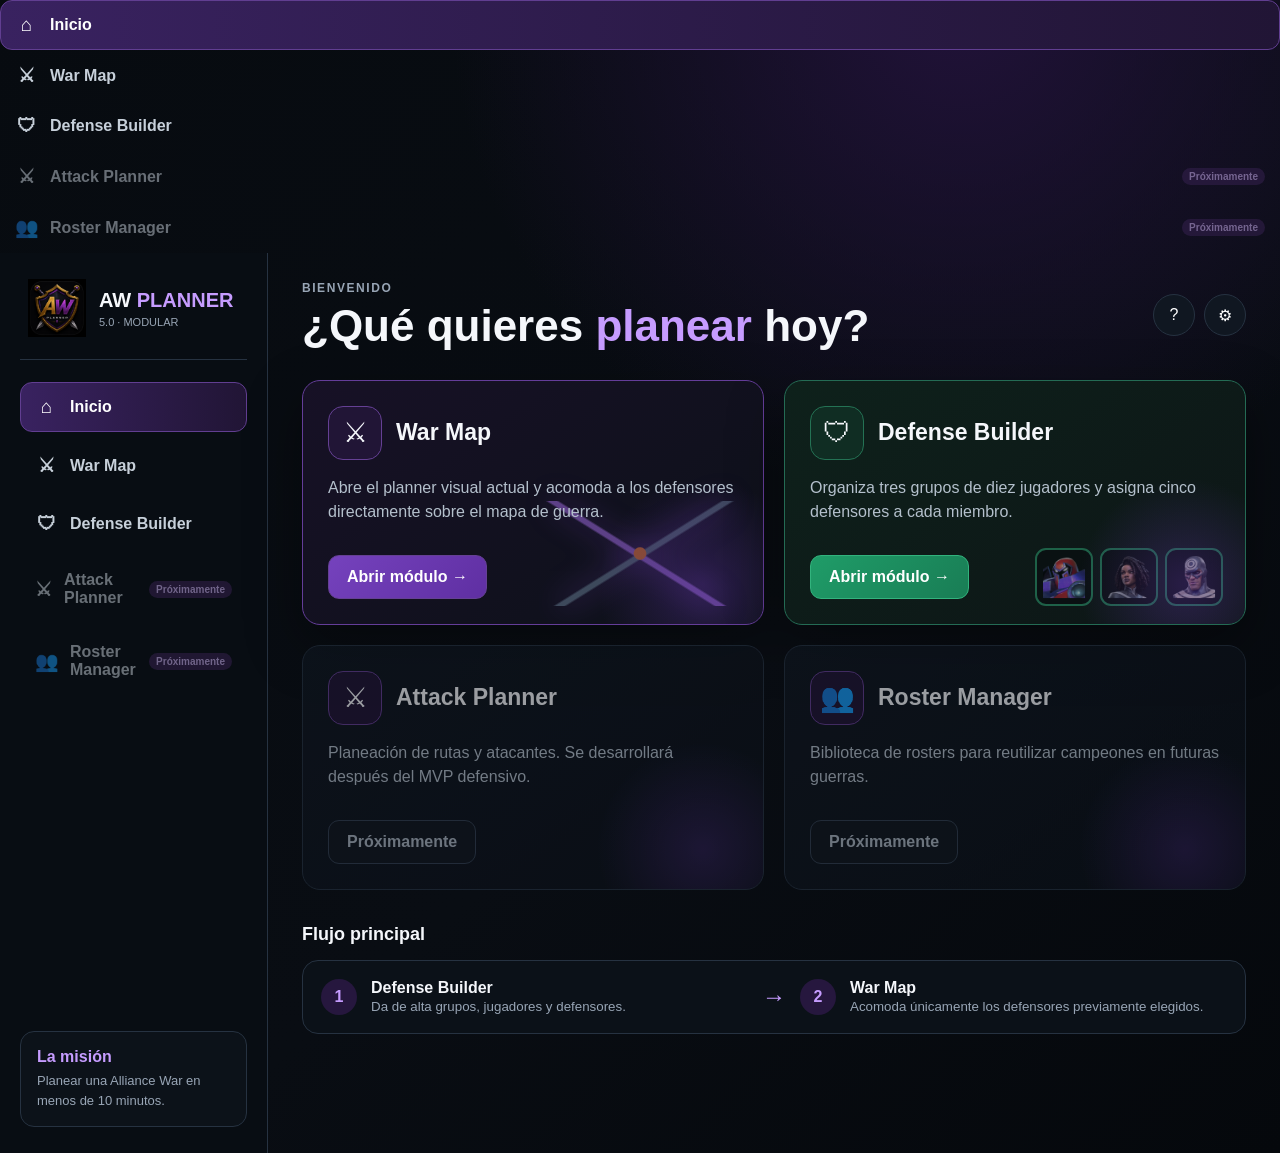
==== commit bea0705c: "AW Planner v5 Sprint 1: dashboard y navegación modular" ====
--- a/mobile.html
+++ b/mobile.html
@@ -1 +1 @@
-<!doctype html><html lang="es"><head><meta charset="utf-8"><meta name="viewport" content="width=device-width,initial-scale=1"><meta http-equiv="refresh" content="0; url=./"><link rel="canonical" href="./"><title>AW Planner</title><script>location.replace('./'+location.search+location.hash)</script></head><body></body></html>+<!doctype html><html lang="es"><head><meta charset="utf-8"><meta http-equiv="refresh" content="0; url=index.html"><link rel="canonical" href="index.html"><title>AW Planner</title><script>location.replace("index.html")</script></head><body><a href="index.html">Abrir AW Planner</a></body></html>
